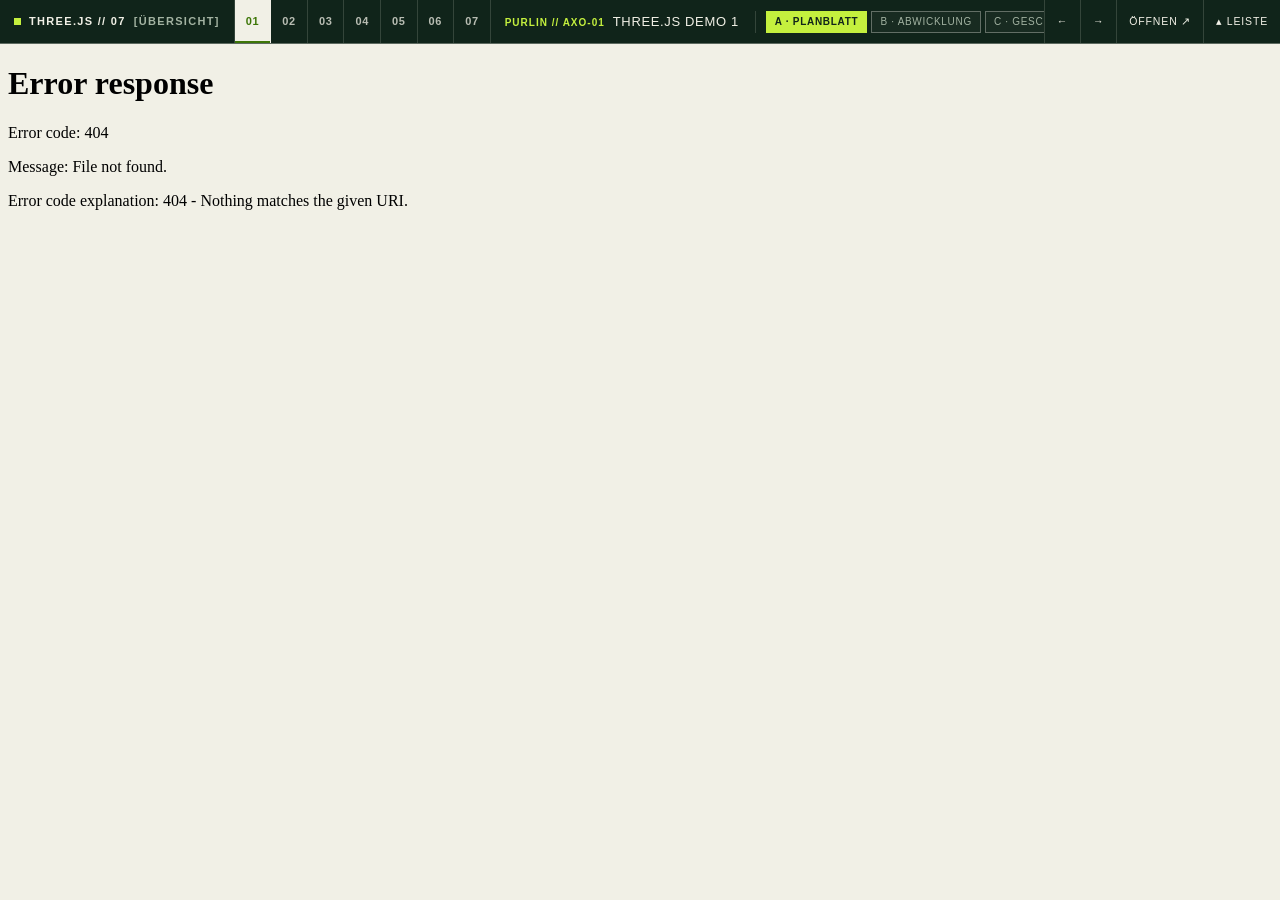
==== index.html @ 6394cd6b "Übersicht in Markenfarben, Demo 4 ist Projekt Steininger - Waldgrün, Limette und Papier statt Schwar" ====
<!doctype html>
<html lang="de">
<head>
<meta charset="utf-8">
<meta name="viewport" content="width=device-width, initial-scale=1">
<title>three.js Demos</title>
<meta name="description" content="three.js Demos: sieben Wege, eine flache Architekturzeichnung in ein 3D-Scroll-Erlebnis zu verwandeln, in reinem three.js.">
<link rel="preload" href="fonts/BBHBogle-Regular.ttf" as="font" type="font/ttf" crossorigin>
<link rel="preload" href="fonts/Arimo-VariableFont_wght.ttf" as="font" type="font/ttf" crossorigin>
<style>
  /* Brand: forest green, lime and paper; BBH Bogle for headlines, Arimo for everything that is read */
  @font-face { font-family: 'BBH Bogle'; src: url('fonts/BBHBogle-Regular.ttf') format('truetype'); font-weight: 400; font-style: normal; font-display: swap; }
  @font-face { font-family: 'Arimo'; src: url('fonts/Arimo-VariableFont_wght.ttf') format('truetype'); font-weight: 400 700; font-style: normal; font-display: swap; }
  :root {
    --bg: #0b1a12;
    --panel: #10241a;
    --card: #142d20;
    --paper: #f1f0e6;
    --ink: #f1f0e6;
    --mute: #a3b3a2;
    --soft: #d3dacb;
    --line: rgba(241, 240, 230, 0.16);
    --line-strong: rgba(241, 240, 230, 0.34);
    --accent: #c4f03e;      /* lime: the accent on dark */
    --accent-ink: #10241a;  /* text on lime */
    --leaf: #3d7607;        /* the accent on paper */
    --display: 'BBH Bogle', 'Arimo', 'Arial Black', sans-serif;
    --sans: 'Arimo', 'Helvetica Neue', Arial, sans-serif;
    --mono: 'Arimo', 'Helvetica Neue', Arial, sans-serif;
    --bar-h: 44px;
  }

  * { box-sizing: border-box; }
  html, body {
    margin: 0;
    width: 100%;
    height: 100%;
    overflow: hidden;
    background: var(--bg);
    color: var(--ink);
    font-family: var(--sans);
    -webkit-font-smoothing: antialiased;
    font-synthesis: none;
  }

  /* ── TOP CAD SWITCHER BAR ── */
  #master-bar {
    position: fixed;
    top: 0;
    left: 0;
    right: 0;
    height: var(--bar-h);
    background: var(--panel);
    border-bottom: 1px solid var(--line-strong);
    display: flex;
    align-items: center;
    z-index: 1000;
    user-select: none;
    transition: transform 0.22s cubic-bezier(0.22, 1, 0.36, 1);
  }

  body.bar-collapsed #master-bar {
    transform: translateY(-100%);
  }

  .brand-cell {
    display: flex;
    align-items: center;
    gap: 8px;
    height: 100%;
    padding: 0 14px;
    border-right: 1px solid var(--line);
    font: 600 11px/1 var(--mono);
    letter-spacing: 0.12em;
    text-transform: uppercase;
    white-space: nowrap;
    cursor: pointer;
    color: var(--ink);
    background: transparent;
    border-top: 0;
    border-bottom: 0;
    border-left: 0;
  }
  .brand-cell:hover {
    background: rgba(255, 255, 255, 0.05);
  }
  .brand-cell .dot {
    width: 7px;
    height: 7px;
    background: var(--accent);
    display: inline-block;
  }

  /* 01..07 Number Strip */
  .num-strip {
    display: flex;
    align-items: stretch;
    height: 100%;
    border-right: 1px solid var(--line);
    overflow-x: auto;
    scrollbar-width: none;
  }
  .num-strip::-webkit-scrollbar { display: none; }

  .demo-btn {
    appearance: none;
    border: 0;
    border-right: 1px solid var(--line);
    background: transparent;
    color: var(--mute);
    padding: 0 11px;
    height: 100%;
    display: inline-flex;
    align-items: center;
    gap: 6px;
    font: 500 11px/1 var(--mono);
    font-variant-numeric: tabular-nums;
    letter-spacing: 0.06em;
    cursor: pointer;
    white-space: nowrap;
    transition: background 0.12s, color 0.12s;
    position: relative;
  }
  .demo-btn:last-child { border-right: 0; }
  .demo-btn .n {
    font-weight: 600;
    color: var(--ink);
    opacity: 0.75;
  }
  .demo-btn .lbl {
    font-family: var(--sans);
    font-weight: 600;
    font-size: 11.5px;
    letter-spacing: 0.01em;
    display: none;
  }
  @media (min-width: 1440px) {
    .demo-btn .lbl { display: inline; }
  }
  .demo-btn:hover {
    background: rgba(255, 255, 255, 0.06);
    color: var(--ink);
  }
  .demo-btn.active {
    background: var(--paper);
    color: var(--accent-ink);
  }
  .demo-btn.active .n {
    color: var(--leaf);
    opacity: 1;
  }
  .demo-btn.active::after {
    content: '';
    position: absolute;
    left: 0;
    right: 0;
    bottom: 0;
    height: 2.5px;
    background: var(--leaf);
  }

  /* Active Demo Title + Sub-variants */
  .active-meta {
    display: flex;
    align-items: center;
    gap: 10px;
    padding: 0 14px;
    height: 100%;
    min-width: 0;
    flex: 1;
    overflow-x: auto;
    scrollbar-width: none;
  }
  .active-meta::-webkit-scrollbar { display: none; }

  .active-title {
    display: flex;
    align-items: baseline;
    gap: 8px;
    white-space: nowrap;
  }
  .active-title .code {
    font: 600 10px/1 var(--mono);
    color: var(--accent);
    letter-spacing: 0.1em;
  }
  .active-title .name {
    font: 400 13px/1 var(--display);
    letter-spacing: 0.05em;
    text-transform: uppercase;
  }

  .variant-group {
    display: inline-flex;
    align-items: center;
    gap: 4px;
    margin-left: 6px;
    padding-left: 10px;
    border-left: 1px solid var(--line);
  }
  .var-pill {
    appearance: none;
    border: 1px solid var(--line-strong);
    background: rgba(255, 255, 255, 0.03);
    color: var(--mute);
    font: 500 10px/1 var(--mono);
    letter-spacing: 0.07em;
    text-transform: uppercase;
    padding: 5px 8px;
    cursor: pointer;
    white-space: nowrap;
    transition: all 0.12s;
  }
  .var-pill:hover {
    color: var(--ink);
    border-color: var(--ink);
  }
  .var-pill.active {
    background: var(--accent);
    border-color: var(--accent);
    color: var(--accent-ink);
    font-weight: 700;
  }

  /* Right Controls */
  .bar-actions {
    display: flex;
    align-items: stretch;
    height: 100%;
    margin-left: auto;
    border-left: 1px solid var(--line);
  }
  .act-btn {
    appearance: none;
    border: 0;
    border-right: 1px solid var(--line);
    background: transparent;
    color: var(--ink);
    padding: 0 12px;
    font: 500 10.5px/1 var(--mono);
    letter-spacing: 0.08em;
    text-transform: uppercase;
    cursor: pointer;
    display: inline-flex;
    align-items: center;
    gap: 6px;
    white-space: nowrap;
    text-decoration: none;
  }
  .act-btn:last-child { border-right: 0; }
  .act-btn:hover {
    background: rgba(255, 255, 255, 0.08);
  }
  .act-btn.on {
    background: var(--accent);
    color: var(--accent-ink);
    font-weight: 700;
  }

  /* Floating tab when bar is hidden */
  #show-bar-tab {
    position: fixed;
    top: 0;
    left: 50%;
    transform: translate(-50%, -100%);
    z-index: 1001;
    background: var(--panel);
    color: var(--ink);
    border: 1px solid var(--line-strong);
    border-top: 0;
    padding: 5px 12px;
    font: 600 10px/1 var(--mono);
    letter-spacing: 0.12em;
    text-transform: uppercase;
    cursor: pointer;
    transition: transform 0.22s cubic-bezier(0.22, 1, 0.36, 1);
  }
  body.bar-collapsed #show-bar-tab {
    transform: translate(-50%, 0);
  }

  /* ── STAGE IFRAME ── */
  #stage-wrap {
    position: fixed;
    top: var(--bar-h);
    left: 0;
    right: 0;
    bottom: 0;
    background: var(--paper);
    transition: top 0.22s cubic-bezier(0.22, 1, 0.36, 1);
  }
  body.bar-collapsed #stage-wrap {
    top: 0;
  }

  #stage {
    width: 100%;
    height: 100%;
    border: 0;
    display: block;
    background: var(--paper);
  }

  /* ── ALL-07 SHEET DRAWER / MATRIX OVERLAY ── */
  #matrix-drawer {
    position: fixed;
    top: var(--bar-h);
    left: 0;
    right: 0;
    bottom: 0;
    background: rgba(11, 26, 18, 0.96);
    backdrop-filter: blur(10px);
    z-index: 950;
    overflow-y: auto;
    padding: 28px 32px 48px;
    display: none;
  }
  #matrix-drawer.open {
    display: block;
  }

  .matrix-head {
    max-width: 1360px;
    margin: 0 auto 20px;
    display: flex;
    justify-content: space-between;
    align-items: flex-end;
    border-bottom: 1px solid var(--line-strong);
    padding-bottom: 14px;
  }
  .matrix-head h2 {
    margin: 0;
    font: 400 24px/1.1 var(--display);
    letter-spacing: 0.03em;
    text-transform: uppercase;
  }
  .matrix-head p {
    margin: 6px 0 0;
    font: 400 12px/1.4 var(--mono);
    color: var(--mute);
  }

  .matrix-grid {
    max-width: 1360px;
    margin: 0 auto;
    display: grid;
    grid-template-columns: repeat(auto-fill, minmax(310px, 1fr));
    gap: 14px;
  }

  .sheet-card {
    background: var(--card);
    border: 1px solid var(--line-strong);
    padding: 16px;
    display: flex;
    flex-direction: column;
    gap: 10px;
    transition: border-color 0.14s, transform 0.14s;
    position: relative;
  }
  .sheet-card:hover {
    border-color: var(--ink);
  }
  .sheet-card.active {
    border-color: var(--accent);
    box-shadow: inset 0 0 0 1px var(--accent);
  }

  .sheet-card-top {
    display: flex;
    justify-content: space-between;
    align-items: baseline;
    font: 600 11px/1 var(--mono);
    color: var(--mute);
    letter-spacing: 0.1em;
  }
  .sheet-card-top .num {
    color: var(--accent);
    font-size: 12px;
  }

  .sheet-card h3 {
    margin: 0;
    font: 400 19px/1.15 var(--display);
    letter-spacing: 0.02em;
    text-transform: uppercase;
    color: var(--ink);
    cursor: pointer;
  }
  .sheet-card h3:hover {
    color: var(--accent);
  }

  .sheet-card p {
    margin: 0;
    font-size: 13px;
    line-height: 1.45;
    color: var(--soft);
    flex: 1;
  }

  .sheet-vars {
    display: flex;
    flex-wrap: wrap;
    gap: 5px;
    padding-top: 6px;
    border-top: 1px solid var(--line);
  }

  @media (max-width: 900px) {
    .active-meta { display: none; }
    #matrix-drawer { padding: 18px 16px 36px; }
  }
</style>
</head>
<body>

<header id="master-bar">
  <button class="brand-cell" id="toggle-matrix" title="Alle sieben Techniken zeigen">
    <span class="dot"></span>
    <span>THREE.JS // 07</span>
    <span style="color:var(--mute)">[ÜBERSICHT]</span>
  </button>

  <nav class="num-strip" id="num-strip" aria-label="Techniken 01 bis 07"></nav>

  <div class="active-meta">
    <div class="active-title">
      <span class="code" id="cur-code">PURLIN // AXO-01</span>
      <span class="name" id="cur-name">three.js Demo 1</span>
    </div>
    <div class="variant-group" id="cur-variants"></div>
  </div>

  <div class="bar-actions">
    <button class="act-btn" id="prev-btn" title="Vorherige Demo">←</button>
    <button class="act-btn" id="next-btn" title="Nächste Demo">→</button>
    <a class="act-btn" id="open-new" href="#" target="_blank" rel="noopener" title="Aktuelle Demo in einem eigenen Tab öffnen">ÖFFNEN ↗</a>
    <button class="act-btn" id="hide-bar-btn" title="Leiste einklappen für die Vollbildansicht">▴ LEISTE</button>
  </div>
</header>

<button id="show-bar-tab" title="Leiste anzeigen">▾ THREE.JS // 07</button>

<div id="matrix-drawer">
  <div class="matrix-head">
    <div>
      <h2>THREE.JS // SIEBEN TECHNIKEN [01 BIS 07]</h2>
      <p>Wählen Sie eine Technik oder eine ihrer Varianten. Jede läuft live in Ihrem Browser. Am besten auf einem Laptop.</p>
    </div>
    <div style="display:flex; gap:10px;">
      <button class="act-btn on" id="close-matrix" style="padding:8px 14px;">SCHLIESSEN ✕</button>
    </div>
  </div>
  <div class="matrix-grid" id="matrix-grid"></div>
</div>

<main id="stage-wrap">
  <iframe id="stage" title="Aktive 3D-Architekturdemo" allow="fullscreen"></iframe>
</main>

<script>
const DEMOS = [
  {
    "id": "01",
    "code": "PURLIN // AXO-01",
    "title": "three.js Demo 1",
    "short": "Explosionsaxo",
    "desc": "Eine Explosionsaxonometrie setzt sich Schicht für Schicht in Bauabfolge zusammen. Dann weitet sich das Objektiv auf Augenhöhe, und Sie gehen hinein.",
    "variants": [
      {
        "label": "A · Planblatt",
        "url": "../threejs-demo-1/index.html?dir=a"
      },
      {
        "label": "B · Abwicklung",
        "url": "../threejs-demo-1/index.html?dir=b"
      },
      {
        "label": "C · Geschossweise",
        "url": "../threejs-demo-1/index.html?dir=c"
      }
    ]
  },
  {
    "id": "02",
    "code": "COTA // SWP-02",
    "title": "three.js Demo 2",
    "short": "Schnitt-Scan",
    "desc": "Eine Schnittzeichnung öffnet sich in die Tiefe. Ein Scan macht aus Tusche Material und aus den gezeichneten Sonnenwinkeln echte Sonnenstrahlen. Dann gehen Sie durch den Schnitt hinein.",
    "variants": [
      {
        "label": "Demo",
        "url": "../threejs-demo-2/index.html"
      }
    ]
  },
  {
    "id": "03",
    "code": "POCHÉ // SEC-03",
    "title": "three.js Demo 3",
    "short": "Offener Schnitt",
    "desc": "Ein flacher Schnitt zeichnet sich selbst. Dann öffnet sich das Objektiv, während der Schnitt seine Größe behält, und die Kamera besucht jede Ebene vom Schnitt aus.",
    "variants": [
      {
        "label": "A · Objektiv öffnen",
        "url": "../threejs-demo-3/index.html?dir=a"
      },
      {
        "label": "C · Die Treppe hinab",
        "url": "../threejs-demo-3/index.html?dir=c"
      }
    ]
  },
  {
    "id": "04",
    "code": "PROJEKT STEININGER // A-901",
    "title": "three.js Demo 4",
    "short": "Bau-Zeitraffer",
    "desc": "Sechs Zeichnungen von Projekt Steininger, Phase für Phase. Tauchen Sie in die erste ein, sehen Sie die Baustelle aus Scanlinien entstehen und gehen Sie durch drei Geschosse, die sich Woche für Woche einrichten, bis zur Übergabe am Pool.",
    "variants": [
      {
        "label": "Demo",
        "url": "../threejs-demo-4/index.html"
      }
    ]
  },
  {
    "id": "05",
    "code": "PURLIN // CPM-05",
    "title": "three.js Demo 5",
    "short": "Bauzeitenplan",
    "desc": "Scrollen Sie durch den Bauzeitenplan, und das Haus baut sich Balken für Balken selbst, samt Kran. Dann öffnet sich die Haustür, und Sie gehen hinein.",
    "variants": [
      {
        "label": "A · Bauzeitenplan",
        "url": "../threejs-demo-5/index.html?dir=a"
      },
      {
        "label": "B · Plan 1:1",
        "url": "../threejs-demo-5/index.html?dir=b"
      },
      {
        "label": "C · Baustellenkamera",
        "url": "../threejs-demo-5/index.html?dir=c"
      }
    ]
  },
  {
    "id": "06",
    "code": "ATELIER 1:100 // MDL-06",
    "title": "three.js Demo 6",
    "short": "Kartonmodell",
    "desc": "Ein weißes Kartonmodell nachts auf dem Schreibtisch. Tauchen Sie hinab zur Maßstabsfigur, und der Karton wird zum echten Haus, mit der Schreibtischlampe als Sonne.",
    "variants": [
      {
        "label": "Demo",
        "url": "../threejs-demo-6/index.html"
      }
    ]
  },
  {
    "id": "07",
    "code": "ALBION ROW // ELV-07",
    "title": "three.js Demo 7",
    "short": "Sonnige Ansicht",
    "desc": "Eine Vorderansicht, deren Schraffur der echte Schatten ist. Ein Scan verwandelt sie in Backstein, die Sonne wandert, die Tür öffnet sich, und Sie gehen hinein.",
    "variants": [
      {
        "label": "A · Eine Tür",
        "url": "../threejs-demo-7/a-one-door/index.html"
      },
      {
        "label": "B · Die Reihe",
        "url": "../threejs-demo-7/b-the-row/index.html"
      },
      {
        "label": "C · Die Fassade",
        "url": "../threejs-demo-7/c-the-face/index.html"
      }
    ]
  }
];

const numStrip = document.getElementById('num-strip');
const curCode = document.getElementById('cur-code');
const curName = document.getElementById('cur-name');
const curVariants = document.getElementById('cur-variants');
const openNew = document.getElementById('open-new');
const stage = document.getElementById('stage');
const matrixDrawer = document.getElementById('matrix-drawer');
const matrixGrid = document.getElementById('matrix-grid');
const toggleMatrixBtn = document.getElementById('toggle-matrix');

let activeIdx = 0;
let activeVarIdx = 0;
let loadToken = 0;

// Build top strip buttons
DEMOS.forEach((d, idx) => {
  const btn = document.createElement('button');
  btn.className = 'demo-btn';
  btn.dataset.idx = idx;
  btn.title = `${d.id} · ${d.title}`;
  btn.innerHTML = `<span class="n">${d.id}</span><span class="lbl">${d.short}</span>`;
  btn.addEventListener('click', () => selectDemo(idx, 0));
  numStrip.appendChild(btn);
});

// Build matrix grid cards
DEMOS.forEach((d, idx) => {
  const card = document.createElement('div');
  card.className = 'sheet-card';
  card.dataset.idx = idx;

  const top = document.createElement('div');
  top.className = 'sheet-card-top';
  top.innerHTML = `<span class="num">BLATT ${d.id}</span><span>${d.code}</span>`;

  const h3 = document.createElement('h3');
  h3.textContent = `${d.id} · ${d.title}`;
  h3.addEventListener('click', () => {
    selectDemo(idx, 0);
    setMatrixOpen(false);
  });

  const p = document.createElement('p');
  p.textContent = d.desc;

  const vars = document.createElement('div');
  vars.className = 'sheet-vars';
  d.variants.forEach((v, vIdx) => {
    const vp = document.createElement('button');
    vp.className = 'var-pill';
    vp.dataset.idx = idx;
    vp.dataset.vidx = vIdx;
    vp.textContent = v.label;
    vp.addEventListener('click', () => {
      selectDemo(idx, vIdx);
      setMatrixOpen(false);
    });
    vars.appendChild(vp);
  });

  card.append(top, h3, p, vars);
  matrixGrid.appendChild(card);
});

function setMatrixOpen(open) {
  matrixDrawer.classList.toggle('open', open);
  toggleMatrixBtn.classList.toggle('on', open);
}

toggleMatrixBtn.addEventListener('click', () => {
  setMatrixOpen(!matrixDrawer.classList.contains('open'));
});
document.getElementById('close-matrix').addEventListener('click', () => setMatrixOpen(false));

function selectDemo(idx, vIdx = 0, pushHash = true) {
  activeIdx = (idx + DEMOS.length) % DEMOS.length;
  const demo = DEMOS[activeIdx];
  activeVarIdx = Math.max(0, Math.min(vIdx, demo.variants.length - 1));
  const variant = demo.variants[activeVarIdx];
  const encodedUrl = encodeURI(variant.url);

  // Update top buttons
  document.querySelectorAll('.demo-btn').forEach((b, i) => {
    b.classList.toggle('active', i === activeIdx);
  });

  // Update active title + variant pills
  curCode.textContent = demo.code;
  curName.textContent = demo.title;
  curVariants.innerHTML = '';
  demo.variants.forEach((v, i) => {
    const pill = document.createElement('button');
    pill.className = 'var-pill' + (i === activeVarIdx ? ' active' : '');
    pill.textContent = v.label;
    pill.addEventListener('click', () => selectDemo(activeIdx, i));
    curVariants.appendChild(pill);
  });

  // Update matrix cards
  document.querySelectorAll('.sheet-card').forEach((c, i) => {
    c.classList.toggle('active', i === activeIdx);
  });
  document.querySelectorAll('.sheet-vars .var-pill').forEach(p => {
    const match = Number(p.dataset.idx) === activeIdx && Number(p.dataset.vidx) === activeVarIdx;
    p.classList.toggle('active', match);
  });

  openNew.href = encodedUrl;

  if (pushHash) {
    const hash = activeVarIdx > 0 ? `#${demo.id}:${activeVarIdx}` : `#${demo.id}`;
    history.replaceState(null, '', hash);
  }

  // Release previous WebGL context cleanly before loading next Three.js scene
  const token = ++loadToken;
  stage.src = 'about:blank';
  setTimeout(() => {
    if (token !== loadToken) return;
    stage.src = encodedUrl;
  }, 30);
}

stage.addEventListener('load', () => {
  try { stage.contentWindow.focus(); } catch {}
});

document.getElementById('prev-btn').addEventListener('click', () => selectDemo(activeIdx - 1, 0));
document.getElementById('next-btn').addEventListener('click', () => selectDemo(activeIdx + 1, 0));

document.getElementById('hide-bar-btn').addEventListener('click', () => {
  document.body.classList.add('bar-collapsed');
});
document.getElementById('show-bar-tab').addEventListener('click', () => {
  document.body.classList.remove('bar-collapsed');
});

function parseHash() {
  const raw = location.hash.replace(/^#/, '').trim();
  if (!raw) return { idx: 0, vIdx: 0 };
  const [idPart, vPart] = raw.split(':');
  const foundIdx = DEMOS.findIndex(d => d.id === idPart.padStart(2, '0'));
  return {
    idx: foundIdx >= 0 ? foundIdx : 0,
    vIdx: vPart ? parseInt(vPart, 10) || 0 : 0
  };
}

window.addEventListener('hashchange', () => {
  const { idx, vIdx } = parseHash();
  selectDemo(idx, vIdx, false);
});

// Initialize on 01 (or URL hash if present)
const init = location.hash ? parseHash() : { idx: 0, vIdx: 0 };
selectDemo(init.idx, init.vIdx, false);
</script>
</body>
</html>
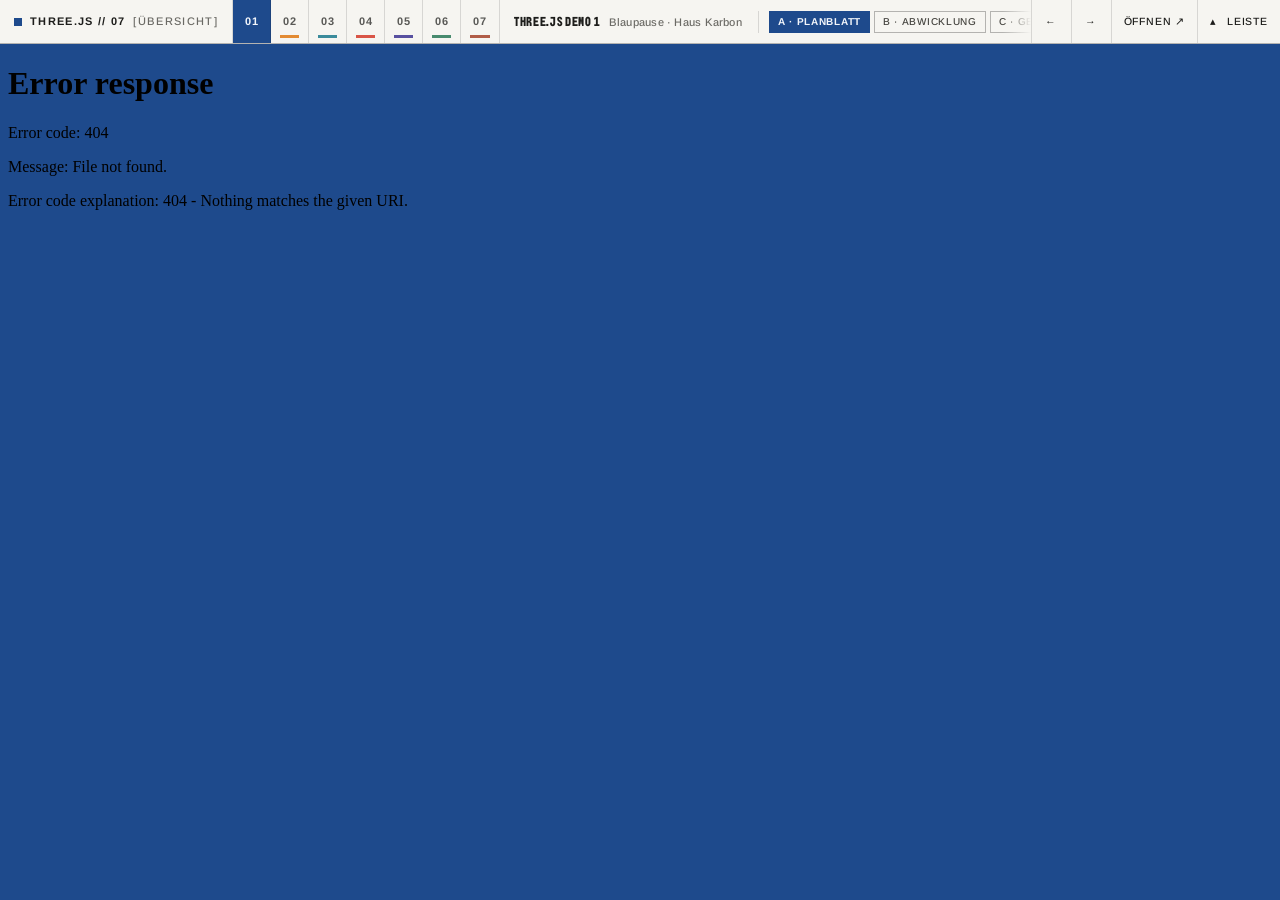
==== commit 3918179b: "Übersicht als Planschrank, Schau mit Deckblatt im Medium der nächsten Demo Neue Farbwelt: Die Übersi" ====
--- a/index.html
+++ b/index.html
@@ -5,25 +5,28 @@
 <meta name="viewport" content="width=device-width, initial-scale=1">
 <title>three.js Demos</title>
 <meta name="description" content="three.js Demos: sieben Wege, eine flache Architekturzeichnung in ein 3D-Scroll-Erlebnis zu verwandeln, in reinem three.js.">
-<link rel="preload" href="fonts/BBHBogle-Regular.ttf" as="font" type="font/ttf" crossorigin>
-<link rel="preload" href="fonts/Arimo-VariableFont_wght.ttf" as="font" type="font/ttf" crossorigin>
+<meta name="theme-color" content="#f6f5f1">
+<link rel="preload" href="fonts/BBHBogle-Regular.woff2" as="font" type="font/woff2" crossorigin>
+<link rel="preload" href="fonts/Arimo-VariableFont_wght.woff2" as="font" type="font/woff2" crossorigin>
 <style>
-  /* Brand: forest green, lime and paper; BBH Bogle for headlines, Arimo for everything that is read */
-  @font-face { font-family: 'BBH Bogle'; src: url('fonts/BBHBogle-Regular.ttf') format('truetype'); font-weight: 400; font-style: normal; font-display: swap; }
-  @font-face { font-family: 'Arimo'; src: url('fonts/Arimo-VariableFont_wght.ttf') format('truetype'); font-weight: 400 700; font-style: normal; font-display: swap; }
+  /* The plan chest: neutral paper and graphite. The one colour on the page is the identity colour of the demo
+     that is running (--accent), so the frame never competes with the seven drawing media inside it. */
+  @font-face { font-family: 'BBH Bogle'; src: url('fonts/BBHBogle-Regular.woff2') format('woff2'); font-weight: 400; font-style: normal; font-display: swap; }
+  @font-face { font-family: 'Arimo'; src: url('fonts/Arimo-VariableFont_wght.woff2') format('woff2'); font-weight: 400 700; font-style: normal; font-display: swap; }
   :root {
-    --bg: #0b1a12;
-    --panel: #10241a;
-    --card: #142d20;
-    --paper: #f1f0e6;
-    --ink: #f1f0e6;
-    --mute: #a3b3a2;
-    --soft: #d3dacb;
-    --line: rgba(241, 240, 230, 0.16);
-    --line-strong: rgba(241, 240, 230, 0.34);
-    --accent: #c4f03e;      /* lime: the accent on dark */
-    --accent-ink: #10241a;  /* text on lime */
-    --leaf: #3d7607;        /* the accent on paper */
+    --bg: #eceae4;
+    --panel: #f6f5f1;
+    --card: #fbfaf7;
+    --ink: #1d1d1b;
+    --mute: #6b6a65;
+    --soft: #45443f;
+    --line: rgba(29, 29, 27, 0.14);
+    --line-strong: rgba(29, 29, 27, 0.3);
+    --hover: rgba(29, 29, 27, 0.06);
+    --accent: #1e4a8c;      /* identity colour of the running demo, set from DEMOS */
+    --accent-on: #f3f6fb;   /* text on the identity colour */
+    --accent-ink: #1e4a8c;  /* the identity colour, dark enough for small text on paper */
+    --sheet: #1e4a8c;       /* the sheet of the running demo: shown behind the stage while it loads */
     --display: 'BBH Bogle', 'Arimo', 'Arial Black', sans-serif;
     --sans: 'Arimo', 'Helvetica Neue', Arial, sans-serif;
     --mono: 'Arimo', 'Helvetica Neue', Arial, sans-serif;
@@ -42,8 +45,10 @@
     -webkit-font-smoothing: antialiased;
     font-synthesis: none;
   }
-
-  /* ── TOP CAD SWITCHER BAR ── */
+  button { -webkit-tap-highlight-color: transparent; }
+  :focus-visible { outline: 2px solid var(--accent-ink); outline-offset: -2px; }
+
+  /* ── TOP BAR: the title block of the chest ── */
   #master-bar {
     position: fixed;
     top: 0;
@@ -65,37 +70,39 @@
 
   .brand-cell {
     display: flex;
+    flex: none;
     align-items: center;
     gap: 8px;
     height: 100%;
     padding: 0 14px;
+    border: 0;
     border-right: 1px solid var(--line);
-    font: 600 11px/1 var(--mono);
+    font: 700 11px/1 var(--mono);
     letter-spacing: 0.12em;
     text-transform: uppercase;
     white-space: nowrap;
     cursor: pointer;
     color: var(--ink);
     background: transparent;
-    border-top: 0;
-    border-bottom: 0;
-    border-left: 0;
-  }
-  .brand-cell:hover {
-    background: rgba(255, 255, 255, 0.05);
-  }
+  }
+  .brand-cell:hover { background: var(--hover); }
+  .brand-cell.on { background: var(--ink); color: var(--panel); }
+  .brand-cell.on .tag { color: rgba(246, 245, 241, 0.6); }
   .brand-cell .dot {
-    width: 7px;
-    height: 7px;
+    width: 8px;
+    height: 8px;
     background: var(--accent);
     display: inline-block;
-  }
-
-  /* 01..07 Number Strip */
+    transition: background 0.3s;
+  }
+  .brand-cell .tag { color: var(--mute); font-weight: 500; }
+
+  /* 01..07 number strip */
   .num-strip {
     display: flex;
     align-items: stretch;
     height: 100%;
+    min-width: 0;
     border-right: 1px solid var(--line);
     overflow-x: auto;
     scrollbar-width: none;
@@ -104,14 +111,17 @@
 
   .demo-btn {
     appearance: none;
+    flex: none;
     border: 0;
     border-right: 1px solid var(--line);
     background: transparent;
     color: var(--mute);
     padding: 0 11px;
+    min-width: 38px;
     height: 100%;
     display: inline-flex;
     align-items: center;
+    justify-content: center;
     gap: 6px;
     font: 500 11px/1 var(--mono);
     font-variant-numeric: tabular-nums;
@@ -122,11 +132,7 @@
     position: relative;
   }
   .demo-btn:last-child { border-right: 0; }
-  .demo-btn .n {
-    font-weight: 600;
-    color: var(--ink);
-    opacity: 0.75;
-  }
+  .demo-btn .n { font-weight: 700; color: var(--ink); opacity: 0.72; }
   .demo-btn .lbl {
     font-family: var(--sans);
     font-weight: 600;
@@ -137,29 +143,24 @@
   @media (min-width: 1440px) {
     .demo-btn .lbl { display: inline; }
   }
-  .demo-btn:hover {
-    background: rgba(255, 255, 255, 0.06);
-    color: var(--ink);
-  }
-  .demo-btn.active {
-    background: var(--paper);
-    color: var(--accent-ink);
-  }
-  .demo-btn.active .n {
-    color: var(--leaf);
-    opacity: 1;
-  }
-  .demo-btn.active::after {
+  /* the little colour tick under every number is the sheet of that demo */
+  .demo-btn::after {
     content: '';
     position: absolute;
-    left: 0;
-    right: 0;
-    bottom: 0;
-    height: 2.5px;
-    background: var(--leaf);
-  }
-
-  /* Active Demo Title + Sub-variants */
+    left: 9px;
+    right: 9px;
+    bottom: 5px;
+    height: 3px;
+    background: var(--c);
+    opacity: 0.85;
+    transition: left 0.15s, right 0.15s, bottom 0.15s, height 0.15s;
+  }
+  .demo-btn:hover { background: var(--hover); color: var(--ink); }
+  .demo-btn.active { background: var(--c); color: var(--c-on); }
+  .demo-btn.active .n { color: var(--c-on); opacity: 1; }
+  .demo-btn.active::after { opacity: 0; }
+
+  /* Active demo title + its variants */
   .active-meta {
     display: flex;
     align-items: center;
@@ -168,10 +169,10 @@
     height: 100%;
     min-width: 0;
     flex: 1;
-    overflow-x: auto;
-    scrollbar-width: none;
-  }
-  .active-meta::-webkit-scrollbar { display: none; }
+    overflow: hidden;
+    -webkit-mask-image: linear-gradient(90deg, #000 calc(100% - 28px), transparent);
+    mask-image: linear-gradient(90deg, #000 calc(100% - 28px), transparent);
+  }
 
   .active-title {
     display: flex;
@@ -180,8 +181,8 @@
     white-space: nowrap;
   }
   .active-title .code {
-    font: 600 10px/1 var(--mono);
-    color: var(--accent);
+    font: 700 10px/1 var(--mono);
+    color: var(--accent-ink);
     letter-spacing: 0.1em;
   }
   .active-title .name {
@@ -189,6 +190,15 @@
     letter-spacing: 0.05em;
     text-transform: uppercase;
   }
+  .active-title .medium {
+    font: 500 11px/1 var(--sans);
+    color: var(--mute);
+    letter-spacing: 0.02em;
+  }
+  /* room in the bar: the drawing code only on very wide screens, the medium gives way to the tab labels */
+  .active-title .code { display: none; }
+  @media (min-width: 1440px) and (max-width: 1759px) { .active-title .medium { display: none; } }
+  @media (min-width: 1760px) { .active-title .code { display: inline; } }
 
   .variant-group {
     display: inline-flex;
@@ -201,30 +211,28 @@
   .var-pill {
     appearance: none;
     border: 1px solid var(--line-strong);
-    background: rgba(255, 255, 255, 0.03);
-    color: var(--mute);
+    background: transparent;
+    color: var(--soft);
     font: 500 10px/1 var(--mono);
     letter-spacing: 0.07em;
     text-transform: uppercase;
     padding: 5px 8px;
     cursor: pointer;
     white-space: nowrap;
-    transition: all 0.12s;
-  }
-  .var-pill:hover {
-    color: var(--ink);
-    border-color: var(--ink);
-  }
+    transition: color 0.12s, border-color 0.12s, background 0.12s;
+  }
+  .var-pill:hover { color: var(--ink); border-color: var(--ink); }
   .var-pill.active {
-    background: var(--accent);
-    border-color: var(--accent);
-    color: var(--accent-ink);
+    background: var(--c, var(--accent));
+    border-color: var(--c, var(--accent));
+    color: var(--c-on, var(--accent-on));
     font-weight: 700;
   }
 
-  /* Right Controls */
+  /* Right controls */
   .bar-actions {
     display: flex;
+    flex: none;
     align-items: stretch;
     height: 100%;
     margin-left: auto;
@@ -237,27 +245,23 @@
     background: transparent;
     color: var(--ink);
     padding: 0 12px;
+    min-width: 40px;
     font: 500 10.5px/1 var(--mono);
     letter-spacing: 0.08em;
     text-transform: uppercase;
     cursor: pointer;
     display: inline-flex;
     align-items: center;
+    justify-content: center;
     gap: 6px;
     white-space: nowrap;
     text-decoration: none;
   }
   .act-btn:last-child { border-right: 0; }
-  .act-btn:hover {
-    background: rgba(255, 255, 255, 0.08);
-  }
-  .act-btn.on {
-    background: var(--accent);
-    color: var(--accent-ink);
-    font-weight: 700;
-  }
-
-  /* Floating tab when bar is hidden */
+  .act-btn:hover { background: var(--hover); }
+  .act-btn.on { background: var(--ink); color: var(--panel); font-weight: 700; }
+
+  /* Floating tab when the bar is hidden */
   #show-bar-tab {
     position: fixed;
     top: 0;
@@ -268,8 +272,8 @@
     color: var(--ink);
     border: 1px solid var(--line-strong);
     border-top: 0;
-    padding: 5px 12px;
-    font: 600 10px/1 var(--mono);
+    padding: 6px 12px;
+    font: 700 10px/1 var(--mono);
     letter-spacing: 0.12em;
     text-transform: uppercase;
     cursor: pointer;
@@ -286,8 +290,8 @@
     left: 0;
     right: 0;
     bottom: 0;
-    background: var(--paper);
-    transition: top 0.22s cubic-bezier(0.22, 1, 0.36, 1);
+    background: var(--sheet);
+    transition: top 0.22s cubic-bezier(0.22, 1, 0.36, 1), background 0.3s;
   }
   body.bar-collapsed #stage-wrap {
     top: 0;
@@ -298,20 +302,20 @@
     height: 100%;
     border: 0;
     display: block;
-    background: var(--paper);
-  }
-
-  /* ── ALL-07 SHEET DRAWER / MATRIX OVERLAY ── */
+    background: transparent;
+  }
+
+  /* ── THE DRAWER: seven sheets, each with the colour card of its medium ── */
   #matrix-drawer {
     position: fixed;
     top: var(--bar-h);
     left: 0;
     right: 0;
     bottom: 0;
-    background: rgba(11, 26, 18, 0.96);
-    backdrop-filter: blur(10px);
+    background: var(--bg);
     z-index: 950;
     overflow-y: auto;
+    overscroll-behavior: contain;
     padding: 28px 32px 48px;
     display: none;
   }
@@ -323,6 +327,7 @@
     max-width: 1360px;
     margin: 0 auto 20px;
     display: flex;
+    gap: 16px;
     justify-content: space-between;
     align-items: flex-end;
     border-bottom: 1px solid var(--line-strong);
@@ -336,48 +341,76 @@
   }
   .matrix-head p {
     margin: 6px 0 0;
-    font: 400 12px/1.4 var(--mono);
-    color: var(--mute);
+    max-width: 68ch;
+    font: 400 13px/1.45 var(--sans);
+    color: var(--soft);
   }
 
   .matrix-grid {
     max-width: 1360px;
     margin: 0 auto;
     display: grid;
-    grid-template-columns: repeat(auto-fill, minmax(310px, 1fr));
+    grid-template-columns: repeat(auto-fill, minmax(300px, 1fr));
     gap: 14px;
   }
 
   .sheet-card {
     background: var(--card);
     border: 1px solid var(--line-strong);
-    padding: 16px;
     display: flex;
     flex-direction: column;
-    gap: 10px;
-    transition: border-color 0.14s, transform 0.14s;
+    transition: border-color 0.14s, box-shadow 0.14s;
     position: relative;
   }
-  .sheet-card:hover {
-    border-color: var(--ink);
-  }
-  .sheet-card.active {
-    border-color: var(--accent);
-    box-shadow: inset 0 0 0 1px var(--accent);
-  }
+  .sheet-card:hover { border-color: var(--ink); }
+  .sheet-card.active { border-color: var(--c); box-shadow: inset 0 0 0 1px var(--c); }
+
+  /* the colour card: the sheet, a few drawn lines in the medium's line colour, and its one accent */
+  .swatch {
+    appearance: none;
+    display: flex;
+    align-items: flex-end;
+    justify-content: space-between;
+    gap: 14px;
+    width: 100%;
+    min-height: 80px;
+    padding: 12px;
+    border: 0;
+    border-bottom: 1px solid var(--line-strong);
+    background: var(--sw-sheet);
+    color: var(--sw-line);
+    cursor: pointer;
+    text-align: left;
+  }
+  .swatch .txt { min-width: 0; }
+  .swatch .m { display: block; font: 700 10px/1.3 var(--mono); letter-spacing: 0.12em; text-transform: uppercase; }
+  .swatch .h { display: block; margin-top: 3px; font: 500 11.5px/1.2 var(--sans); opacity: 0.86; }
+  .swatch .plan {
+    flex: none;
+    align-self: flex-start;
+    position: relative;
+    width: 92px;
+    height: 34px;
+    border: 1.5px solid var(--sw-line);
+    border-left-width: 6px;
+    background:
+      linear-gradient(var(--sw-line), var(--sw-line)) 0 50% / 100% 1px no-repeat,
+      linear-gradient(var(--sw-line), var(--sw-line)) 78% 0 / 1px 100% no-repeat;
+  }
+  .swatch .plan::after { content: ''; position: absolute; top: -1.5px; bottom: -1.5px; left: 46px; width: 13px; background: var(--sw-accent); }
+
+  .sheet-body { padding: 14px 16px 16px; display: flex; flex-direction: column; gap: 10px; flex: 1; }
 
   .sheet-card-top {
     display: flex;
     justify-content: space-between;
     align-items: baseline;
-    font: 600 11px/1 var(--mono);
+    gap: 10px;
+    font: 600 10.5px/1 var(--mono);
     color: var(--mute);
     letter-spacing: 0.1em;
   }
-  .sheet-card-top .num {
-    color: var(--accent);
-    font-size: 12px;
-  }
+  .sheet-card-top .num { color: var(--c-ink); font-size: 12px; font-weight: 700; }
 
   .sheet-card h3 {
     margin: 0;
@@ -387,14 +420,12 @@
     color: var(--ink);
     cursor: pointer;
   }
-  .sheet-card h3:hover {
-    color: var(--accent);
-  }
+  .sheet-card h3:hover { color: var(--c-ink); }
 
   .sheet-card p {
     margin: 0;
     font-size: 13px;
-    line-height: 1.45;
+    line-height: 1.5;
     color: var(--soft);
     flex: 1;
   }
@@ -403,13 +434,30 @@
     display: flex;
     flex-wrap: wrap;
     gap: 5px;
-    padding-top: 6px;
+    padding-top: 10px;
     border-top: 1px solid var(--line);
   }
+  .sheet-vars .var-pill { padding: 7px 9px; }
 
   @media (max-width: 900px) {
     .active-meta { display: none; }
     #matrix-drawer { padding: 18px 16px 36px; }
+  }
+  /* phone: number strip in the middle, everything else folds into the drawer */
+  @media (max-width: 700px) {
+    .brand-cell { padding: 0 10px; gap: 7px; letter-spacing: 0.08em; }
+    .brand-cell .tag { display: none; }
+    .num-strip { flex: 1; }
+    .demo-btn { flex: 1 0 30px; min-width: 0; padding: 0 2px; }
+    .demo-btn::after { left: 5px; right: 5px; }
+    #prev-btn, #next-btn, #open-new { display: none; }
+    .act-btn .long { display: none; }
+    .matrix-head { flex-direction: column; align-items: flex-start; }
+    .matrix-head h2 { font-size: 20px; }
+    .matrix-grid { grid-template-columns: 1fr; }
+  }
+  @media (prefers-reduced-motion: reduce) {
+    #master-bar, #show-bar-tab, #stage-wrap, .demo-btn::after { transition: none; }
   }
 </style>
 </head>
@@ -419,7 +467,7 @@
   <button class="brand-cell" id="toggle-matrix" title="Alle sieben Techniken zeigen">
     <span class="dot"></span>
     <span>THREE.JS // 07</span>
-    <span style="color:var(--mute)">[ÜBERSICHT]</span>
+    <span class="tag">[ÜBERSICHT]</span>
   </button>
 
   <nav class="num-strip" id="num-strip" aria-label="Techniken 01 bis 07"></nav>
@@ -428,15 +476,16 @@
     <div class="active-title">
       <span class="code" id="cur-code">PURLIN // AXO-01</span>
       <span class="name" id="cur-name">three.js Demo 1</span>
+      <span class="medium" id="cur-medium"></span>
     </div>
     <div class="variant-group" id="cur-variants"></div>
   </div>
 
   <div class="bar-actions">
-    <button class="act-btn" id="prev-btn" title="Vorherige Demo">←</button>
-    <button class="act-btn" id="next-btn" title="Nächste Demo">→</button>
+    <button class="act-btn" id="prev-btn" title="Vorherige Demo" aria-label="Vorherige Demo">←</button>
+    <button class="act-btn" id="next-btn" title="Nächste Demo" aria-label="Nächste Demo">→</button>
     <a class="act-btn" id="open-new" href="#" target="_blank" rel="noopener" title="Aktuelle Demo in einem eigenen Tab öffnen">ÖFFNEN ↗</a>
-    <button class="act-btn" id="hide-bar-btn" title="Leiste einklappen für die Vollbildansicht">▴ LEISTE</button>
+    <button class="act-btn" id="hide-bar-btn" title="Leiste einklappen für die Vollbildansicht" aria-label="Leiste einklappen">▴<span class="long">&nbsp;LEISTE</span></button>
   </div>
 </header>
 
@@ -446,10 +495,10 @@
   <div class="matrix-head">
     <div>
       <h2>THREE.JS // SIEBEN TECHNIKEN [01 BIS 07]</h2>
-      <p>Wählen Sie eine Technik oder eine ihrer Varianten. Jede läuft live in Ihrem Browser. Am besten auf einem Laptop.</p>
+      <p>Sieben Häuser, sieben Zeichenmedien: Jede Technik ist in ihrem eigenen Planmedium gezeichnet, von der Blaupause bis zur Kreide auf Tonpapier. Wählen Sie eine Technik oder eine ihrer Varianten. Jede läuft live in Ihrem Browser.</p>
     </div>
     <div style="display:flex; gap:10px;">
-      <button class="act-btn on" id="close-matrix" style="padding:8px 14px;">SCHLIESSEN ✕</button>
+      <button class="act-btn on" id="close-matrix" style="padding:9px 14px;">SCHLIESSEN ✕</button>
     </div>
   </div>
   <div class="matrix-grid" id="matrix-grid"></div>
@@ -463,10 +512,14 @@
 const DEMOS = [
   {
     "id": "01",
+    "medium": "Blaupause",
+    "house": "Haus Karbon",
+    "sheet": "#1e4a8c", "line": "#f3f6fb", "mark": "#f4b63f",
+    "accent": "#1e4a8c", "on": "#f3f6fb", "ink": "#1e4a8c",
     "code": "PURLIN // AXO-01",
     "title": "three.js Demo 1",
     "short": "Explosionsaxo",
-    "desc": "Eine Explosionsaxonometrie setzt sich Schicht für Schicht in Bauabfolge zusammen. Dann weitet sich das Objektiv auf Augenhöhe, und Sie gehen hinein.",
+    "desc": "Eine Explosionsaxonometrie als Blaupause setzt sich Schicht für Schicht in Bauabfolge zusammen. Dann weitet sich das Objektiv auf Augenhöhe, und Sie gehen hinein.",
     "variants": [
       {
         "label": "A · Planblatt",
@@ -484,6 +537,10 @@
   },
   {
     "id": "02",
+    "medium": "Tusche auf Transparentpapier",
+    "house": "Haus Linie",
+    "sheet": "#e9e7e0", "line": "#1b1c1e", "mark": "#e07a12",
+    "accent": "#e07a12", "on": "#1b1c1e", "ink": "#a85400",
     "code": "COTA // SWP-02",
     "title": "three.js Demo 2",
     "short": "Schnitt-Scan",
@@ -497,6 +554,10 @@
   },
   {
     "id": "03",
+    "medium": "Aquarell auf Bütten",
+    "house": "Casa Dos, Deià",
+    "sheet": "#f3ebdb", "line": "#3b2f27", "mark": "#cf7d68",
+    "accent": "#1b7a8c", "on": "#f9f3e7", "ink": "#17667a",
     "code": "POCHÉ // SEC-03",
     "title": "three.js Demo 3",
     "short": "Offener Schnitt",
@@ -514,6 +575,10 @@
   },
   {
     "id": "04",
+    "medium": "Bauzeichnung nach Norm",
+    "house": "Projekt Steininger",
+    "sheet": "#f5f4ef", "line": "#17191c", "mark": "#d43a2a",
+    "accent": "#d43a2a", "on": "#fbfaf7", "ink": "#bf2f20",
     "code": "PROJEKT STEININGER // A-901",
     "title": "three.js Demo 4",
     "short": "Bau-Zeitraffer",
@@ -527,10 +592,14 @@
   },
   {
     "id": "05",
-    "code": "PURLIN // CPM-05",
+    "medium": "Lichtpause mit Textmarker",
+    "house": "Projekt Steininger",
+    "sheet": "#eeedea", "line": "#3d3492", "mark": "#ffd23c",
+    "accent": "#3d3492", "on": "#eeedea", "ink": "#3d3492",
+    "code": "PROJEKT STEININGER // A-905",
     "title": "three.js Demo 5",
     "short": "Bauzeitenplan",
-    "desc": "Scrollen Sie durch den Bauzeitenplan, und das Haus baut sich Balken für Balken selbst, samt Kran. Dann öffnet sich die Haustür, und Sie gehen hinein.",
+    "desc": "Der Bauzeitenplan von Projekt Steininger. Scrollen Sie durch 38 Wochen, und das Travertinhaus am Hang baut sich Balken für Balken selbst, samt Turmdrehkran. Dann öffnet sich die Tür zum Hof, und Sie gehen hinein bis an den Pool.",
     "variants": [
       {
         "label": "A · Bauzeitenplan",
@@ -548,10 +617,14 @@
   },
   {
     "id": "06",
+    "medium": "Kartonmodell auf der Schneidematte",
+    "house": "Haus Passepartout",
+    "sheet": "#2a7a57", "line": "#f5f2ea", "mark": "#f2a531",
+    "accent": "#2a7a57", "on": "#f5f2ea", "ink": "#20674a",
     "code": "ATELIER 1:100 // MDL-06",
     "title": "three.js Demo 6",
     "short": "Kartonmodell",
-    "desc": "Ein weißes Kartonmodell nachts auf dem Schreibtisch. Tauchen Sie hinab zur Maßstabsfigur, und der Karton wird zum echten Haus, mit der Schreibtischlampe als Sonne.",
+    "desc": "Ein weißes Kartonmodell abends auf der Schneidematte. Tauchen Sie hinab zur Maßstabsfigur, und der Karton wird zum echten Haus, mit der Schreibtischlampe als Sonne.",
     "variants": [
       {
         "label": "Demo",
@@ -561,10 +634,14 @@
   },
   {
     "id": "07",
+    "medium": "Trois crayons auf Tonpapier",
+    "house": "No. 7 Kreidegasse",
+    "sheet": "#dfd2ba", "line": "#2a2522", "mark": "#a5432b",
+    "accent": "#a5432b", "on": "#fcf9f2", "ink": "#8f3620",
     "code": "ALBION ROW // ELV-07",
     "title": "three.js Demo 7",
     "short": "Sonnige Ansicht",
-    "desc": "Eine Vorderansicht, deren Schraffur der echte Schatten ist. Ein Scan verwandelt sie in Backstein, die Sonne wandert, die Tür öffnet sich, und Sie gehen hinein.",
+    "desc": "Eine Vorderansicht in Kreide auf Tonpapier, deren Schraffur der echte Schatten ist. Ein Scan verwandelt sie in Backstein, die Sonne wandert, die Tür öffnet sich, und Sie gehen hinein.",
     "variants": [
       {
         "label": "A · Eine Tür",
@@ -585,7 +662,11 @@
 const numStrip = document.getElementById('num-strip');
 const curCode = document.getElementById('cur-code');
 const curName = document.getElementById('cur-name');
+const curMedium = document.getElementById('cur-medium');
 const curVariants = document.getElementById('cur-variants');
+const themeMeta = document.querySelector('meta[name="theme-color"]');
+// every button and card carries the colours of its own demo
+const tint = (el, d) => { el.style.setProperty('--c', d.accent); el.style.setProperty('--c-on', d.on); el.style.setProperty('--c-ink', d.ink); };
 const openNew = document.getElementById('open-new');
 const stage = document.getElementById('stage');
 const matrixDrawer = document.getElementById('matrix-drawer');
@@ -601,7 +682,9 @@
   const btn = document.createElement('button');
   btn.className = 'demo-btn';
   btn.dataset.idx = idx;
-  btn.title = `${d.id} · ${d.title}`;
+  btn.title = `${d.id} · ${d.title} · ${d.medium}`;
+  btn.setAttribute('aria-label', `Demo ${Number(d.id)}: ${d.short}, ${d.medium}`);
+  tint(btn, d);
   btn.innerHTML = `<span class="n">${d.id}</span><span class="lbl">${d.short}</span>`;
   btn.addEventListener('click', () => selectDemo(idx, 0));
   numStrip.appendChild(btn);
@@ -612,6 +695,23 @@
   const card = document.createElement('div');
   card.className = 'sheet-card';
   card.dataset.idx = idx;
+  tint(card, d);
+
+  // the colour card of the medium: sheet, line and the one accent
+  const sw = document.createElement('button');
+  sw.className = 'swatch';
+  sw.type = 'button';
+  sw.title = `${d.title} öffnen`;
+  sw.style.setProperty('--sw-sheet', d.sheet);
+  sw.style.setProperty('--sw-line', d.line);
+  sw.style.setProperty('--sw-accent', d.mark);
+  sw.innerHTML = '<span class="txt"><span class="m"></span><span class="h"></span></span><span class="plan" aria-hidden="true"></span>';
+  sw.querySelector('.m').textContent = d.medium;
+  sw.querySelector('.h').textContent = d.house;
+  sw.addEventListener('click', () => { selectDemo(idx, 0); setMatrixOpen(false); });
+
+  const body = document.createElement('div');
+  body.className = 'sheet-body';
 
   const top = document.createElement('div');
   top.className = 'sheet-card-top';
@@ -642,14 +742,17 @@
     vars.appendChild(vp);
   });
 
-  card.append(top, h3, p, vars);
+  body.append(top, h3, p, vars);
+  card.append(sw, body);
   matrixGrid.appendChild(card);
 });
 
 function setMatrixOpen(open) {
   matrixDrawer.classList.toggle('open', open);
   toggleMatrixBtn.classList.toggle('on', open);
+  toggleMatrixBtn.setAttribute('aria-expanded', String(open));
 }
+addEventListener('keydown', (e) => { if (e.key === 'Escape' && matrixDrawer.classList.contains('open')) setMatrixOpen(false); });
 
 toggleMatrixBtn.addEventListener('click', () => {
   setMatrixOpen(!matrixDrawer.classList.contains('open'));
@@ -657,15 +760,36 @@
 document.getElementById('close-matrix').addEventListener('click', () => setMatrixOpen(false));
 
 function selectDemo(idx, vIdx = 0, pushHash = true) {
+  const encodedUrl = markActive(idx, vIdx, pushHash);
+  // Release previous WebGL context cleanly before loading next Three.js scene
+  const token = ++loadToken;
+  stage.src = 'about:blank';
+  setTimeout(() => {
+    if (token !== loadToken) return;
+    stage.src = encodedUrl;
+  }, 30);
+}
+
+// the bar, the drawer and the hash for one demo and variant, without reloading the stage
+function markActive(idx, vIdx = 0, pushHash = true) {
   activeIdx = (idx + DEMOS.length) % DEMOS.length;
   const demo = DEMOS[activeIdx];
   activeVarIdx = Math.max(0, Math.min(vIdx, demo.variants.length - 1));
   const variant = demo.variants[activeVarIdx];
   const encodedUrl = encodeURI(variant.url);
 
+  // the frame takes the identity colour of the running demo, the stage waits in the colour of its sheet
+  const R = document.documentElement.style;
+  R.setProperty('--accent', demo.accent);
+  R.setProperty('--accent-on', demo.on);
+  R.setProperty('--accent-ink', demo.ink);
+  R.setProperty('--sheet', demo.id === '06' ? '#323841' : demo.sheet);
+  curMedium.textContent = `${demo.medium} · ${demo.house}`;
+
   // Update top buttons
   document.querySelectorAll('.demo-btn').forEach((b, i) => {
     b.classList.toggle('active', i === activeIdx);
+    if (i === activeIdx) { b.setAttribute('aria-current', 'true'); b.scrollIntoView({ block: 'nearest', inline: 'nearest' }); } else b.removeAttribute('aria-current');
   });
 
   // Update active title + variant pills
@@ -695,18 +819,26 @@
     const hash = activeVarIdx > 0 ? `#${demo.id}:${activeVarIdx}` : `#${demo.id}`;
     history.replaceState(null, '', hash);
   }
-
-  // Release previous WebGL context cleanly before loading next Three.js scene
-  const token = ++loadToken;
-  stage.src = 'about:blank';
-  setTimeout(() => {
-    if (token !== loadToken) return;
-    stage.src = encodedUrl;
-  }, 30);
+  return encodedUrl;
 }
 
+// the demos hand over to each other by themselves (one continuous show): the bar follows along
+function followStage() {
+  try {
+    const L = stage.contentWindow.location;
+    if (!/threejs-demo-\d/.test(L.pathname)) return;
+    const path = L.pathname.replace(/index\.html$/, ''), dir = new URLSearchParams(L.search).get('dir');
+    let hit = null;
+    DEMOS.forEach((d, i) => d.variants.forEach((v, j) => {
+      const u = new URL(v.url, location.href), vd = u.searchParams.get('dir');
+      if (u.pathname.replace(/index\.html$/, '') === path && (!vd || !dir || vd === dir) && !hit) hit = [i, j];
+    }));
+    if (hit && (hit[0] !== activeIdx || hit[1] !== activeVarIdx)) markActive(hit[0], hit[1]);
+  } catch {}
+}
 stage.addEventListener('load', () => {
   try { stage.contentWindow.focus(); } catch {}
+  followStage();
 });
 
 document.getElementById('prev-btn').addEventListener('click', () => selectDemo(activeIdx - 1, 0));
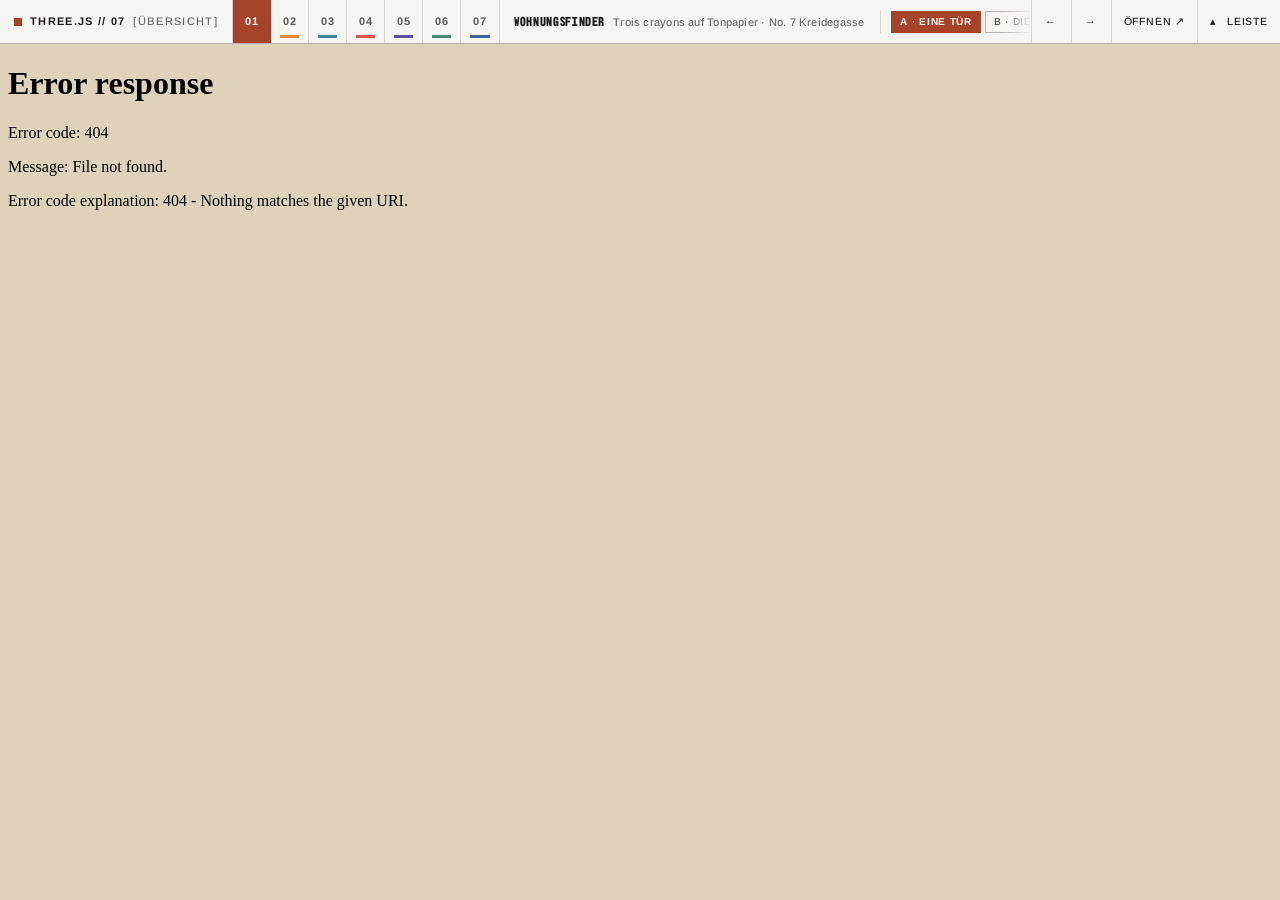
==== commit ca917bcf: "Wohnungsfinder ist jetzt Nummer 1, die Blaupause Nummer 7 Die bisherige Demo 7 (No. 7 Kreidegasse) h" ====
--- a/index.html
+++ b/index.html
@@ -474,8 +474,8 @@
 
   <div class="active-meta">
     <div class="active-title">
-      <span class="code" id="cur-code">PURLIN // AXO-01</span>
-      <span class="name" id="cur-name">three.js Demo 1</span>
+      <span class="code" id="cur-code">KREIDEGASSE // ELV-01</span>
+      <span class="name" id="cur-name">Wohnungsfinder</span>
       <span class="medium" id="cur-medium"></span>
     </div>
     <div class="variant-group" id="cur-variants"></div>
@@ -512,26 +512,26 @@
 const DEMOS = [
   {
     "id": "01",
-    "medium": "Blaupause",
-    "house": "Haus Karbon",
-    "sheet": "#1e4a8c", "line": "#f3f6fb", "mark": "#f4b63f",
-    "accent": "#1e4a8c", "on": "#f3f6fb", "ink": "#1e4a8c",
-    "code": "PURLIN // AXO-01",
-    "title": "three.js Demo 1",
-    "short": "Explosionsaxo",
-    "desc": "Eine Explosionsaxonometrie als Blaupause setzt sich Schicht für Schicht in Bauabfolge zusammen. Dann weitet sich das Objektiv auf Augenhöhe, und Sie gehen hinein.",
+    "medium": "Trois crayons auf Tonpapier",
+    "house": "No. 7 Kreidegasse",
+    "sheet": "#dfd2ba", "line": "#2a2522", "mark": "#a5432b",
+    "accent": "#a5432b", "on": "#fcf9f2", "ink": "#8f3620",
+    "code": "KREIDEGASSE // ELV-01",
+    "title": "Wohnungsfinder",
+    "short": "Wohnungsfinder",
+    "desc": "Eine Vorderansicht in Kreide auf Tonpapier, deren Schraffur der echte Schatten ist. Ein Scan verwandelt sie in Backstein, die Sonne wandert, die Tür öffnet sich, und Sie gehen hinein.",
     "variants": [
       {
-        "label": "A · Planblatt",
-        "url": "../threejs-demo-1/index.html?dir=a"
+        "label": "A · Eine Tür",
+        "url": "../threejs-demo-7/a-one-door/index.html"
       },
       {
-        "label": "B · Abwicklung",
-        "url": "../threejs-demo-1/index.html?dir=b"
+        "label": "B · Die Reihe",
+        "url": "../threejs-demo-7/b-the-row/index.html"
       },
       {
-        "label": "C · Geschossweise",
-        "url": "../threejs-demo-1/index.html?dir=c"
+        "label": "C · Die Fassade",
+        "url": "../threejs-demo-7/c-the-face/index.html"
       }
     ]
   },
@@ -634,26 +634,26 @@
   },
   {
     "id": "07",
-    "medium": "Trois crayons auf Tonpapier",
-    "house": "No. 7 Kreidegasse",
-    "sheet": "#dfd2ba", "line": "#2a2522", "mark": "#a5432b",
-    "accent": "#a5432b", "on": "#fcf9f2", "ink": "#8f3620",
-    "code": "ALBION ROW // ELV-07",
+    "medium": "Blaupause",
+    "house": "Haus Karbon",
+    "sheet": "#1e4a8c", "line": "#f3f6fb", "mark": "#f4b63f",
+    "accent": "#1e4a8c", "on": "#f3f6fb", "ink": "#1e4a8c",
+    "code": "PURLIN // AXO-07",
     "title": "three.js Demo 7",
-    "short": "Sonnige Ansicht",
-    "desc": "Eine Vorderansicht in Kreide auf Tonpapier, deren Schraffur der echte Schatten ist. Ein Scan verwandelt sie in Backstein, die Sonne wandert, die Tür öffnet sich, und Sie gehen hinein.",
+    "short": "Explosionsaxo",
+    "desc": "Eine Explosionsaxonometrie als Blaupause setzt sich Schicht für Schicht in Bauabfolge zusammen. Dann weitet sich das Objektiv auf Augenhöhe, und Sie gehen hinein.",
     "variants": [
       {
-        "label": "A · Eine Tür",
-        "url": "../threejs-demo-7/a-one-door/index.html"
+        "label": "A · Planblatt",
+        "url": "../threejs-demo-1/index.html?dir=a"
       },
       {
-        "label": "B · Die Reihe",
-        "url": "../threejs-demo-7/b-the-row/index.html"
+        "label": "B · Abwicklung",
+        "url": "../threejs-demo-1/index.html?dir=b"
       },
       {
-        "label": "C · Die Fassade",
-        "url": "../threejs-demo-7/c-the-face/index.html"
+        "label": "C · Geschossweise",
+        "url": "../threejs-demo-1/index.html?dir=c"
       }
     ]
   }
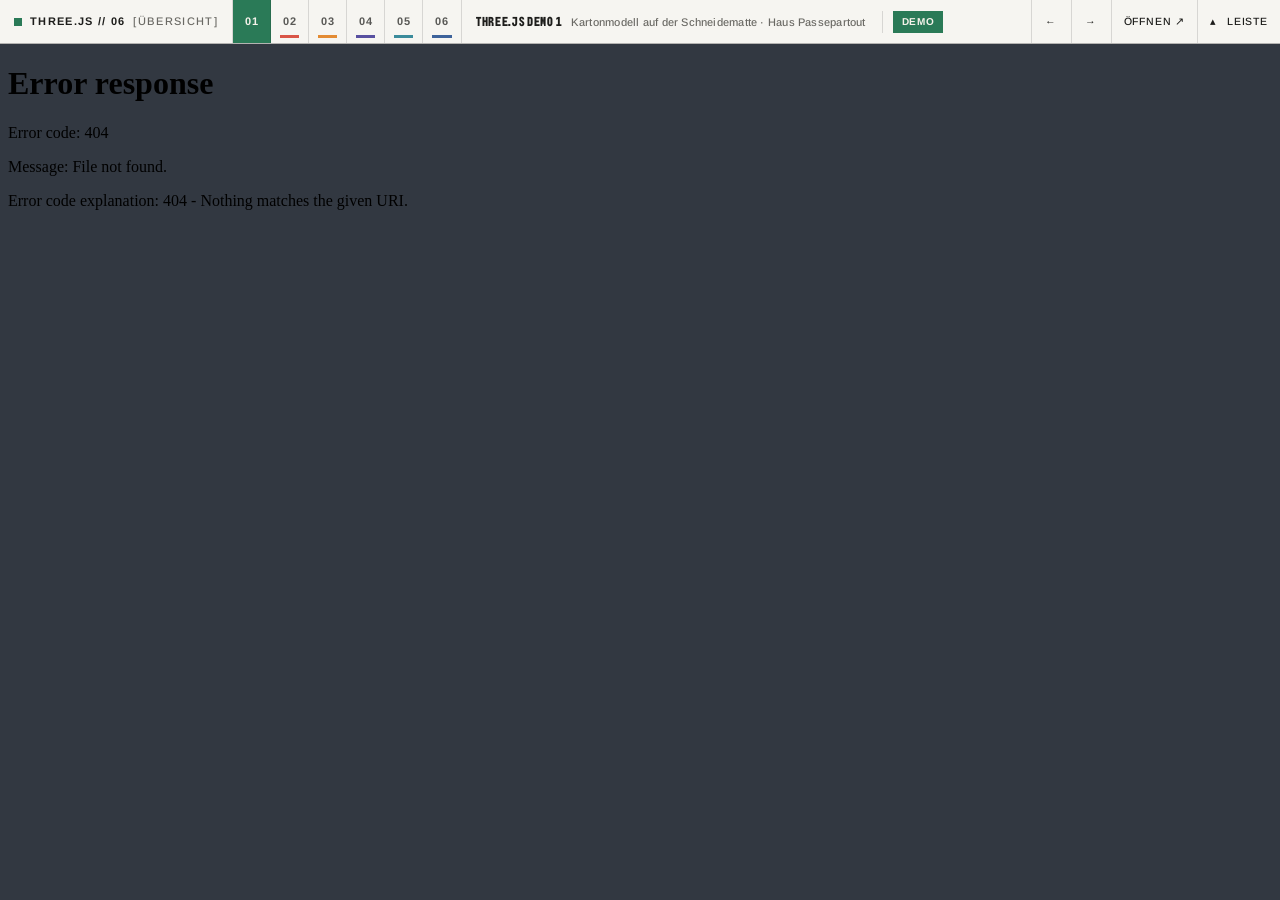
==== commit 3ef6476d: "Übersicht und Schau: sechs Demos in neuer Reihenfolge, ohne Wohnungsfinder Neue Reihenfolge: 01 Kart" ====
--- a/index.html
+++ b/index.html
@@ -4,13 +4,13 @@
 <meta charset="utf-8">
 <meta name="viewport" content="width=device-width, initial-scale=1">
 <title>three.js Demos</title>
-<meta name="description" content="three.js Demos: sieben Wege, eine flache Architekturzeichnung in ein 3D-Scroll-Erlebnis zu verwandeln, in reinem three.js.">
+<meta name="description" content="three.js Demos: sechs Wege, eine flache Architekturzeichnung in ein 3D-Scroll-Erlebnis zu verwandeln, in reinem three.js.">
 <meta name="theme-color" content="#f6f5f1">
 <link rel="preload" href="fonts/BBHBogle-Regular.woff2" as="font" type="font/woff2" crossorigin>
 <link rel="preload" href="fonts/Arimo-VariableFont_wght.woff2" as="font" type="font/woff2" crossorigin>
 <style>
   /* The plan chest: neutral paper and graphite. The one colour on the page is the identity colour of the demo
-     that is running (--accent), so the frame never competes with the seven drawing media inside it. */
+     that is running (--accent), so the frame never competes with the six drawing media inside it. */
   @font-face { font-family: 'BBH Bogle'; src: url('fonts/BBHBogle-Regular.woff2') format('woff2'); font-weight: 400; font-style: normal; font-display: swap; }
   @font-face { font-family: 'Arimo'; src: url('fonts/Arimo-VariableFont_wght.woff2') format('woff2'); font-weight: 400 700; font-style: normal; font-display: swap; }
   :root {
@@ -23,10 +23,10 @@
     --line: rgba(29, 29, 27, 0.14);
     --line-strong: rgba(29, 29, 27, 0.3);
     --hover: rgba(29, 29, 27, 0.06);
-    --accent: #1e4a8c;      /* identity colour of the running demo, set from DEMOS */
-    --accent-on: #f3f6fb;   /* text on the identity colour */
-    --accent-ink: #1e4a8c;  /* the identity colour, dark enough for small text on paper */
-    --sheet: #1e4a8c;       /* the sheet of the running demo: shown behind the stage while it loads */
+    --accent: #2a7a57;      /* identity colour of the running demo, set from DEMOS */
+    --accent-on: #f5f2ea;   /* text on the identity colour */
+    --accent-ink: #20674a;  /* the identity colour, dark enough for small text on paper */
+    --sheet: #323841;       /* the sheet of the running demo: shown behind the stage while it loads */
     --display: 'BBH Bogle', 'Arimo', 'Arial Black', sans-serif;
     --sans: 'Arimo', 'Helvetica Neue', Arial, sans-serif;
     --mono: 'Arimo', 'Helvetica Neue', Arial, sans-serif;
@@ -97,7 +97,7 @@
   }
   .brand-cell .tag { color: var(--mute); font-weight: 500; }
 
-  /* 01..07 number strip */
+  /* 01..06 number strip */
   .num-strip {
     display: flex;
     align-items: stretch;
@@ -305,7 +305,7 @@
     background: transparent;
   }
 
-  /* ── THE DRAWER: seven sheets, each with the colour card of its medium ── */
+  /* ── THE DRAWER: six sheets, each with the colour card of its medium ── */
   #matrix-drawer {
     position: fixed;
     top: var(--bar-h);
@@ -464,18 +464,18 @@
 <body>
 
 <header id="master-bar">
-  <button class="brand-cell" id="toggle-matrix" title="Alle sieben Techniken zeigen">
+  <button class="brand-cell" id="toggle-matrix" title="Alle sechs Techniken zeigen">
     <span class="dot"></span>
-    <span>THREE.JS // 07</span>
+    <span>THREE.JS // 06</span>
     <span class="tag">[ÜBERSICHT]</span>
   </button>
 
-  <nav class="num-strip" id="num-strip" aria-label="Techniken 01 bis 07"></nav>
+  <nav class="num-strip" id="num-strip" aria-label="Techniken 01 bis 06"></nav>
 
   <div class="active-meta">
     <div class="active-title">
-      <span class="code" id="cur-code">KREIDEGASSE // ELV-01</span>
-      <span class="name" id="cur-name">Wohnungsfinder</span>
+      <span class="code" id="cur-code">ATELIER 1:100 // MDL-01</span>
+      <span class="name" id="cur-name">three.js Demo 1</span>
       <span class="medium" id="cur-medium"></span>
     </div>
     <div class="variant-group" id="cur-variants"></div>
@@ -489,13 +489,13 @@
   </div>
 </header>
 
-<button id="show-bar-tab" title="Leiste anzeigen">▾ THREE.JS // 07</button>
+<button id="show-bar-tab" title="Leiste anzeigen">▾ THREE.JS // 06</button>
 
 <div id="matrix-drawer">
   <div class="matrix-head">
     <div>
-      <h2>THREE.JS // SIEBEN TECHNIKEN [01 BIS 07]</h2>
-      <p>Sieben Häuser, sieben Zeichenmedien: Jede Technik ist in ihrem eigenen Planmedium gezeichnet, von der Blaupause bis zur Kreide auf Tonpapier. Wählen Sie eine Technik oder eine ihrer Varianten. Jede läuft live in Ihrem Browser.</p>
+      <h2>THREE.JS // SECHS TECHNIKEN [01 BIS 06]</h2>
+      <p>Sechs Techniken, sechs Zeichenmedien: Jede Technik ist in ihrem eigenen Planmedium gezeichnet, vom Kartonmodell auf der Schneidematte bis zur Blaupause. Wählen Sie eine Technik oder eine ihrer Varianten. Jede läuft live in Ihrem Browser.</p>
     </div>
     <div style="display:flex; gap:10px;">
       <button class="act-btn on" id="close-matrix" style="padding:9px 14px;">SCHLIESSEN ✕</button>
@@ -512,37 +512,47 @@
 const DEMOS = [
   {
     "id": "01",
-    "medium": "Trois crayons auf Tonpapier",
-    "house": "No. 7 Kreidegasse",
-    "sheet": "#dfd2ba", "line": "#2a2522", "mark": "#a5432b",
-    "accent": "#a5432b", "on": "#fcf9f2", "ink": "#8f3620",
-    "code": "KREIDEGASSE // ELV-01",
-    "title": "Wohnungsfinder",
-    "short": "Wohnungsfinder",
-    "desc": "Eine Vorderansicht in Kreide auf Tonpapier, deren Schraffur der echte Schatten ist. Ein Scan verwandelt sie in Backstein, die Sonne wandert, die Tür öffnet sich, und Sie gehen hinein.",
+    "medium": "Kartonmodell auf der Schneidematte",
+    "house": "Haus Passepartout",
+    "sheet": "#2a7a57", "line": "#f5f2ea", "mark": "#f2a531",
+    "accent": "#2a7a57", "on": "#f5f2ea", "ink": "#20674a",
+    "stage": "#323841",
+    "code": "ATELIER 1:100 // MDL-01",
+    "title": "three.js Demo 1",
+    "short": "Kartonmodell",
+    "desc": "Ein weißes Kartonmodell abends auf der Schneidematte. Tauchen Sie hinab zur Maßstabsfigur, und der Karton wird zum echten Haus, mit der Schreibtischlampe als Sonne.",
     "variants": [
       {
-        "label": "A · Eine Tür",
-        "url": "../threejs-demo-7/a-one-door/index.html"
-      },
-      {
-        "label": "B · Die Reihe",
-        "url": "../threejs-demo-7/b-the-row/index.html"
-      },
-      {
-        "label": "C · Die Fassade",
-        "url": "../threejs-demo-7/c-the-face/index.html"
+        "label": "Demo",
+        "url": "../threejs-demo-6/index.html"
       }
     ]
   },
   {
     "id": "02",
+    "medium": "Bauzeichnung nach Norm",
+    "house": "Projekt Steininger",
+    "sheet": "#f5f4ef", "line": "#17191c", "mark": "#d43a2a",
+    "accent": "#d43a2a", "on": "#fbfaf7", "ink": "#bf2f20",
+    "code": "PROJEKT STEININGER // A-901",
+    "title": "three.js Demo 2",
+    "short": "Bauzeitraffer",
+    "desc": "Sechs Zeichnungen von Projekt Steininger, Phase für Phase. Tauchen Sie in die erste ein, sehen Sie die Baustelle aus Scanlinien entstehen und gehen Sie durch drei Geschosse, die sich Woche für Woche einrichten, bis zur Übergabe am Pool.",
+    "variants": [
+      {
+        "label": "Demo",
+        "url": "../threejs-demo-4/index.html"
+      }
+    ]
+  },
+  {
+    "id": "03",
     "medium": "Tusche auf Transparentpapier",
     "house": "Haus Linie",
     "sheet": "#e9e7e0", "line": "#1b1c1e", "mark": "#e07a12",
     "accent": "#e07a12", "on": "#1b1c1e", "ink": "#a85400",
-    "code": "COTA // SWP-02",
-    "title": "three.js Demo 2",
+    "code": "COTA // SWP-03",
+    "title": "three.js Demo 3",
     "short": "Schnitt-Scan",
     "desc": "Eine Schnittzeichnung öffnet sich in die Tiefe. Ein Scan macht aus Tusche Material und aus den gezeichneten Sonnenwinkeln echte Sonnenstrahlen. Dann gehen Sie durch den Schnitt hinein.",
     "variants": [
@@ -553,13 +563,38 @@
     ]
   },
   {
-    "id": "03",
+    "id": "04",
+    "medium": "Lichtpause mit Textmarker",
+    "house": "Projekt Steininger",
+    "sheet": "#eeedea", "line": "#3d3492", "mark": "#ffd23c",
+    "accent": "#3d3492", "on": "#eeedea", "ink": "#3d3492",
+    "code": "PROJEKT STEININGER // A-905",
+    "title": "three.js Demo 4",
+    "short": "Bauzeitenplan",
+    "desc": "Der Bauzeitenplan von Projekt Steininger. Scrollen Sie durch 38 Wochen, und das Travertinhaus am Hang baut sich Balken für Balken selbst, samt Turmdrehkran. Dann öffnet sich die Tür zum Hof, und Sie gehen hinein bis an den Pool.",
+    "variants": [
+      {
+        "label": "A · Bauzeitenplan",
+        "url": "../threejs-demo-5/index.html?dir=a"
+      },
+      {
+        "label": "B · Plan 1:1",
+        "url": "../threejs-demo-5/index.html?dir=b"
+      },
+      {
+        "label": "C · Baustellenkamera",
+        "url": "../threejs-demo-5/index.html?dir=c"
+      }
+    ]
+  },
+  {
+    "id": "05",
     "medium": "Aquarell auf Bütten",
     "house": "Casa Dos, Deià",
     "sheet": "#f3ebdb", "line": "#3b2f27", "mark": "#cf7d68",
     "accent": "#1b7a8c", "on": "#f9f3e7", "ink": "#17667a",
-    "code": "POCHÉ // SEC-03",
-    "title": "three.js Demo 3",
+    "code": "POCHÉ // SEC-05",
+    "title": "three.js Demo 5",
     "short": "Offener Schnitt",
     "desc": "Ein flacher Schnitt zeichnet sich selbst. Dann öffnet sich das Objektiv, während der Schnitt seine Größe behält, und die Kamera besucht jede Ebene vom Schnitt aus.",
     "variants": [
@@ -574,72 +609,13 @@
     ]
   },
   {
-    "id": "04",
-    "medium": "Bauzeichnung nach Norm",
-    "house": "Projekt Steininger",
-    "sheet": "#f5f4ef", "line": "#17191c", "mark": "#d43a2a",
-    "accent": "#d43a2a", "on": "#fbfaf7", "ink": "#bf2f20",
-    "code": "PROJEKT STEININGER // A-901",
-    "title": "three.js Demo 4",
-    "short": "Bau-Zeitraffer",
-    "desc": "Sechs Zeichnungen von Projekt Steininger, Phase für Phase. Tauchen Sie in die erste ein, sehen Sie die Baustelle aus Scanlinien entstehen und gehen Sie durch drei Geschosse, die sich Woche für Woche einrichten, bis zur Übergabe am Pool.",
-    "variants": [
-      {
-        "label": "Demo",
-        "url": "../threejs-demo-4/index.html"
-      }
-    ]
-  },
-  {
-    "id": "05",
-    "medium": "Lichtpause mit Textmarker",
-    "house": "Projekt Steininger",
-    "sheet": "#eeedea", "line": "#3d3492", "mark": "#ffd23c",
-    "accent": "#3d3492", "on": "#eeedea", "ink": "#3d3492",
-    "code": "PROJEKT STEININGER // A-905",
-    "title": "three.js Demo 5",
-    "short": "Bauzeitenplan",
-    "desc": "Der Bauzeitenplan von Projekt Steininger. Scrollen Sie durch 38 Wochen, und das Travertinhaus am Hang baut sich Balken für Balken selbst, samt Turmdrehkran. Dann öffnet sich die Tür zum Hof, und Sie gehen hinein bis an den Pool.",
-    "variants": [
-      {
-        "label": "A · Bauzeitenplan",
-        "url": "../threejs-demo-5/index.html?dir=a"
-      },
-      {
-        "label": "B · Plan 1:1",
-        "url": "../threejs-demo-5/index.html?dir=b"
-      },
-      {
-        "label": "C · Baustellenkamera",
-        "url": "../threejs-demo-5/index.html?dir=c"
-      }
-    ]
-  },
-  {
     "id": "06",
-    "medium": "Kartonmodell auf der Schneidematte",
-    "house": "Haus Passepartout",
-    "sheet": "#2a7a57", "line": "#f5f2ea", "mark": "#f2a531",
-    "accent": "#2a7a57", "on": "#f5f2ea", "ink": "#20674a",
-    "code": "ATELIER 1:100 // MDL-06",
-    "title": "three.js Demo 6",
-    "short": "Kartonmodell",
-    "desc": "Ein weißes Kartonmodell abends auf der Schneidematte. Tauchen Sie hinab zur Maßstabsfigur, und der Karton wird zum echten Haus, mit der Schreibtischlampe als Sonne.",
-    "variants": [
-      {
-        "label": "Demo",
-        "url": "../threejs-demo-6/index.html"
-      }
-    ]
-  },
-  {
-    "id": "07",
     "medium": "Blaupause",
     "house": "Haus Karbon",
     "sheet": "#1e4a8c", "line": "#f3f6fb", "mark": "#f4b63f",
     "accent": "#1e4a8c", "on": "#f3f6fb", "ink": "#1e4a8c",
-    "code": "PURLIN // AXO-07",
-    "title": "three.js Demo 7",
+    "code": "PURLIN // AXO-06",
+    "title": "three.js Demo 6",
     "short": "Explosionsaxo",
     "desc": "Eine Explosionsaxonometrie als Blaupause setzt sich Schicht für Schicht in Bauabfolge zusammen. Dann weitet sich das Objektiv auf Augenhöhe, und Sie gehen hinein.",
     "variants": [
@@ -783,7 +759,7 @@
   R.setProperty('--accent', demo.accent);
   R.setProperty('--accent-on', demo.on);
   R.setProperty('--accent-ink', demo.ink);
-  R.setProperty('--sheet', demo.id === '06' ? '#323841' : demo.sheet);
+  R.setProperty('--sheet', demo.stage || demo.sheet);   // the Kartonmodell waits in the dusk of its studio, not on the green mat
   curMedium.textContent = `${demo.medium} · ${demo.house}`;
 
   // Update top buttons
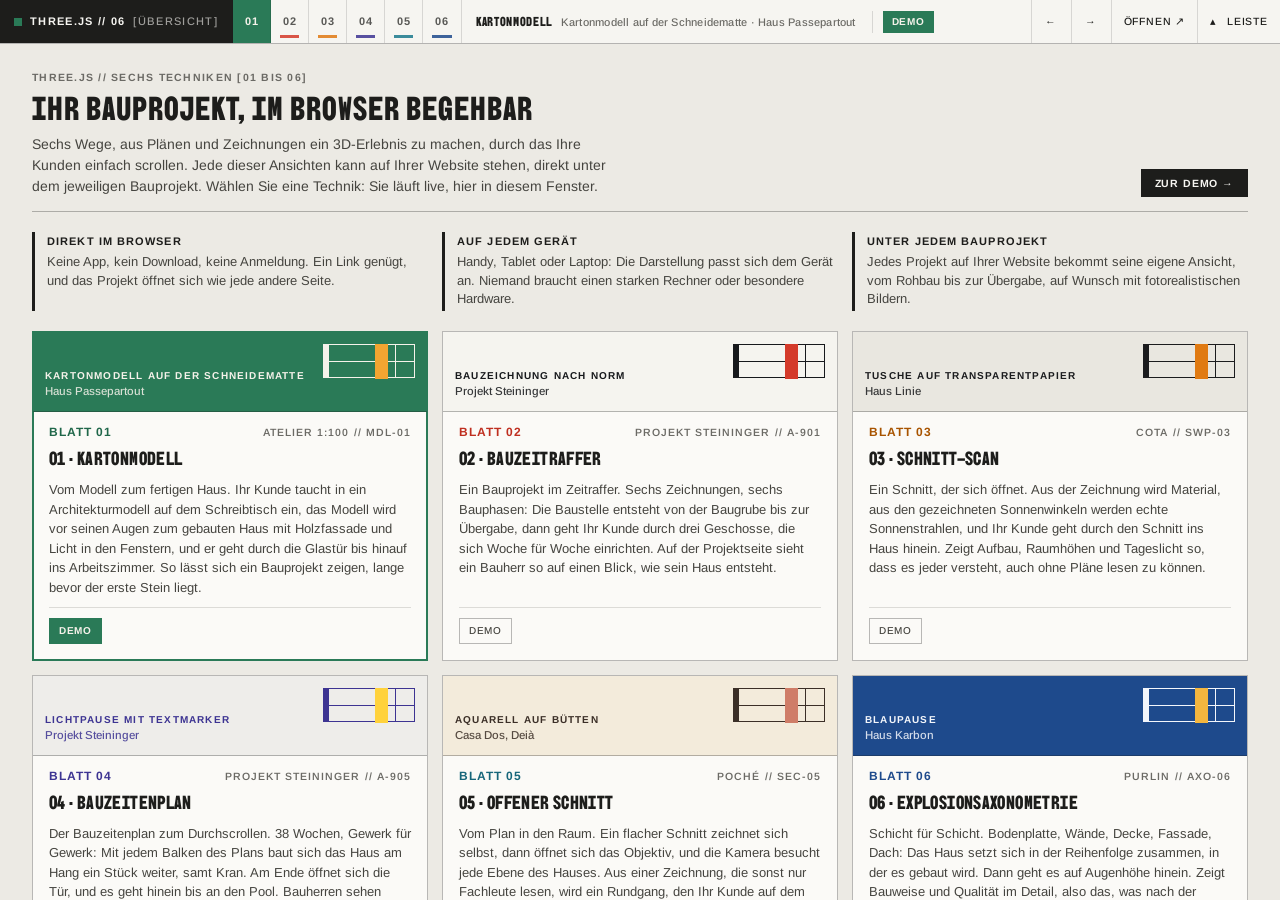
==== commit d07a1014: "Übersicht für die Vorführung: Startseite, neue Texte, Schalter Fotorealismus Die Schublade ist jetzt" ====
--- a/index.html
+++ b/index.html
@@ -3,8 +3,8 @@
 <head>
 <meta charset="utf-8">
 <meta name="viewport" content="width=device-width, initial-scale=1">
-<title>three.js Demos</title>
-<meta name="description" content="three.js Demos: sechs Wege, eine flache Architekturzeichnung in ein 3D-Scroll-Erlebnis zu verwandeln, in reinem three.js.">
+<title>three.js Demos · Ihr Bauprojekt im Browser</title>
+<meta name="description" content="three.js Demos: sechs Wege, ein Bauprojekt im Browser begehbar zu machen. Direkt auf Ihrer Website, unter jedem Projekt, auf jedem Gerät, ohne App und ohne Download.">
 <meta name="theme-color" content="#f6f5f1">
 <link rel="preload" href="fonts/BBHBogle-Regular.woff2" as="font" type="font/woff2" crossorigin>
 <link rel="preload" href="fonts/Arimo-VariableFont_wght.woff2" as="font" type="font/woff2" crossorigin>
@@ -335,22 +335,41 @@
   }
   .matrix-head h2 {
     margin: 0;
-    font: 400 24px/1.1 var(--display);
+    font: 400 clamp(22px, 2.6vw, 34px)/1.08 var(--display);
     letter-spacing: 0.03em;
     text-transform: uppercase;
   }
   .matrix-head p {
-    margin: 6px 0 0;
-    max-width: 68ch;
-    font: 400 13px/1.45 var(--sans);
+    margin: 8px 0 0;
+    max-width: 72ch;
+    font: 400 14px/1.5 var(--sans);
     color: var(--soft);
   }
+  .matrix-head .eyebrow {
+    margin: 0 0 8px;
+    font: 700 10.5px/1 var(--mono);
+    letter-spacing: 0.12em;
+    color: var(--mute);
+  }
+  /* what it means for a builder's website: three plain promises above the six sheets */
+  .pitch {
+    max-width: 1360px;
+    margin: 0 auto 20px;
+    padding: 0;
+    list-style: none;
+    display: grid;
+    grid-template-columns: repeat(3, 1fr);
+    gap: 14px;
+  }
+  .pitch li { border-left: 3px solid var(--ink); padding: 2px 0 2px 12px; }
+  .pitch b { display: block; font: 700 11px/1.3 var(--mono); letter-spacing: 0.1em; text-transform: uppercase; }
+  .pitch span { display: block; margin-top: 4px; font: 400 13px/1.45 var(--sans); color: var(--soft); }
 
   .matrix-grid {
     max-width: 1360px;
     margin: 0 auto;
     display: grid;
-    grid-template-columns: repeat(auto-fill, minmax(300px, 1fr));
+    grid-template-columns: repeat(auto-fill, minmax(360px, 1fr));
     gap: 14px;
   }
 
@@ -454,6 +473,7 @@
     .act-btn .long { display: none; }
     .matrix-head { flex-direction: column; align-items: flex-start; }
     .matrix-head h2 { font-size: 20px; }
+    .pitch { grid-template-columns: 1fr; gap: 10px; }
     .matrix-grid { grid-template-columns: 1fr; }
   }
   @media (prefers-reduced-motion: reduce) {
@@ -475,7 +495,7 @@
   <div class="active-meta">
     <div class="active-title">
       <span class="code" id="cur-code">ATELIER 1:100 // MDL-01</span>
-      <span class="name" id="cur-name">three.js Demo 1</span>
+      <span class="name" id="cur-name">Kartonmodell</span>
       <span class="medium" id="cur-medium"></span>
     </div>
     <div class="variant-group" id="cur-variants"></div>
@@ -494,13 +514,19 @@
 <div id="matrix-drawer">
   <div class="matrix-head">
     <div>
-      <h2>THREE.JS // SECHS TECHNIKEN [01 BIS 06]</h2>
-      <p>Sechs Techniken, sechs Zeichenmedien: Jede Technik ist in ihrem eigenen Planmedium gezeichnet, vom Kartonmodell auf der Schneidematte bis zur Blaupause. Wählen Sie eine Technik oder eine ihrer Varianten. Jede läuft live in Ihrem Browser.</p>
+      <p class="eyebrow">THREE.JS // SECHS TECHNIKEN [01 BIS 06]</p>
+      <h2>Ihr Bauprojekt, im Browser begehbar</h2>
+      <p>Sechs Wege, aus Plänen und Zeichnungen ein 3D-Erlebnis zu machen, durch das Ihre Kunden einfach scrollen. Jede dieser Ansichten kann auf Ihrer Website stehen, direkt unter dem jeweiligen Bauprojekt. Wählen Sie eine Technik: Sie läuft live, hier in diesem Fenster.</p>
     </div>
     <div style="display:flex; gap:10px;">
-      <button class="act-btn on" id="close-matrix" style="padding:9px 14px;">SCHLIESSEN ✕</button>
+      <button class="act-btn on" id="close-matrix" style="padding:9px 14px;">ZUR DEMO →</button>
     </div>
   </div>
+  <ul class="pitch">
+    <li><b>Direkt im Browser</b><span>Keine App, kein Download, keine Anmeldung. Ein Link genügt, und das Projekt öffnet sich wie jede andere Seite.</span></li>
+    <li><b>Auf jedem Gerät</b><span>Handy, Tablet oder Laptop: Die Darstellung passt sich dem Gerät an. Niemand braucht einen starken Rechner oder besondere Hardware.</span></li>
+    <li><b>Unter jedem Bauprojekt</b><span>Jedes Projekt auf Ihrer Website bekommt seine eigene Ansicht, vom Rohbau bis zur Übergabe, auf Wunsch mit fotorealistischen Bildern.</span></li>
+  </ul>
   <div class="matrix-grid" id="matrix-grid"></div>
 </div>
 
@@ -518,9 +544,9 @@
     "accent": "#2a7a57", "on": "#f5f2ea", "ink": "#20674a",
     "stage": "#323841",
     "code": "ATELIER 1:100 // MDL-01",
-    "title": "three.js Demo 1",
+    "title": "Kartonmodell",
     "short": "Kartonmodell",
-    "desc": "Ein weißes Kartonmodell abends auf der Schneidematte. Tauchen Sie hinab zur Maßstabsfigur, und der Karton wird zum echten Haus, mit der Schreibtischlampe als Sonne.",
+    "desc": "Vom Modell zum fertigen Haus. Ihr Kunde taucht in ein Architekturmodell auf dem Schreibtisch ein, das Modell wird vor seinen Augen zum gebauten Haus mit Holzfassade und Licht in den Fenstern, und er geht durch die Glastür bis hinauf ins Arbeitszimmer. So lässt sich ein Bauprojekt zeigen, lange bevor der erste Stein liegt.",
     "variants": [
       {
         "label": "Demo",
@@ -535,9 +561,9 @@
     "sheet": "#f5f4ef", "line": "#17191c", "mark": "#d43a2a",
     "accent": "#d43a2a", "on": "#fbfaf7", "ink": "#bf2f20",
     "code": "PROJEKT STEININGER // A-901",
-    "title": "three.js Demo 2",
+    "title": "Bauzeitraffer",
     "short": "Bauzeitraffer",
-    "desc": "Sechs Zeichnungen von Projekt Steininger, Phase für Phase. Tauchen Sie in die erste ein, sehen Sie die Baustelle aus Scanlinien entstehen und gehen Sie durch drei Geschosse, die sich Woche für Woche einrichten, bis zur Übergabe am Pool.",
+    "desc": "Ein Bauprojekt im Zeitraffer. Sechs Zeichnungen, sechs Bauphasen: Die Baustelle entsteht von der Baugrube bis zur Übergabe, dann geht Ihr Kunde durch drei Geschosse, die sich Woche für Woche einrichten. Auf der Projektseite sieht ein Bauherr so auf einen Blick, wie sein Haus entsteht.",
     "variants": [
       {
         "label": "Demo",
@@ -552,9 +578,9 @@
     "sheet": "#e9e7e0", "line": "#1b1c1e", "mark": "#e07a12",
     "accent": "#e07a12", "on": "#1b1c1e", "ink": "#a85400",
     "code": "COTA // SWP-03",
-    "title": "three.js Demo 3",
+    "title": "Schnitt-Scan",
     "short": "Schnitt-Scan",
-    "desc": "Eine Schnittzeichnung öffnet sich in die Tiefe. Ein Scan macht aus Tusche Material und aus den gezeichneten Sonnenwinkeln echte Sonnenstrahlen. Dann gehen Sie durch den Schnitt hinein.",
+    "desc": "Ein Schnitt, der sich öffnet. Aus der Zeichnung wird Material, aus den gezeichneten Sonnenwinkeln werden echte Sonnenstrahlen, und Ihr Kunde geht durch den Schnitt ins Haus hinein. Zeigt Aufbau, Raumhöhen und Tageslicht so, dass es jeder versteht, auch ohne Pläne lesen zu können.",
     "variants": [
       {
         "label": "Demo",
@@ -569,9 +595,9 @@
     "sheet": "#eeedea", "line": "#3d3492", "mark": "#ffd23c",
     "accent": "#3d3492", "on": "#eeedea", "ink": "#3d3492",
     "code": "PROJEKT STEININGER // A-905",
-    "title": "three.js Demo 4",
+    "title": "Bauzeitenplan",
     "short": "Bauzeitenplan",
-    "desc": "Der Bauzeitenplan von Projekt Steininger. Scrollen Sie durch 38 Wochen, und das Travertinhaus am Hang baut sich Balken für Balken selbst, samt Turmdrehkran. Dann öffnet sich die Tür zum Hof, und Sie gehen hinein bis an den Pool.",
+    "desc": "Der Bauzeitenplan zum Durchscrollen. 38 Wochen, Gewerk für Gewerk: Mit jedem Balken des Plans baut sich das Haus am Hang ein Stück weiter, samt Kran. Am Ende öffnet sich die Tür, und es geht hinein bis an den Pool. Bauherren sehen jederzeit, was wann passiert und wo ihr Projekt gerade steht.",
     "variants": [
       {
         "label": "A · Bauzeitenplan",
@@ -594,9 +620,9 @@
     "sheet": "#f3ebdb", "line": "#3b2f27", "mark": "#cf7d68",
     "accent": "#1b7a8c", "on": "#f9f3e7", "ink": "#17667a",
     "code": "POCHÉ // SEC-05",
-    "title": "three.js Demo 5",
+    "title": "Offener Schnitt",
     "short": "Offener Schnitt",
-    "desc": "Ein flacher Schnitt zeichnet sich selbst. Dann öffnet sich das Objektiv, während der Schnitt seine Größe behält, und die Kamera besucht jede Ebene vom Schnitt aus.",
+    "desc": "Vom Plan in den Raum. Ein flacher Schnitt zeichnet sich selbst, dann öffnet sich das Objektiv, und die Kamera besucht jede Ebene des Hauses. Aus einer Zeichnung, die sonst nur Fachleute lesen, wird ein Rundgang, den Ihr Kunde auf dem Handy mit dem Daumen steuert.",
     "variants": [
       {
         "label": "A · Objektiv öffnen",
@@ -615,21 +641,21 @@
     "sheet": "#1e4a8c", "line": "#f3f6fb", "mark": "#f4b63f",
     "accent": "#1e4a8c", "on": "#f3f6fb", "ink": "#1e4a8c",
     "code": "PURLIN // AXO-06",
-    "title": "three.js Demo 6",
+    "title": "Explosionsaxonometrie",
     "short": "Explosionsaxo",
-    "desc": "Eine Explosionsaxonometrie als Blaupause setzt sich Schicht für Schicht in Bauabfolge zusammen. Dann weitet sich das Objektiv auf Augenhöhe, und Sie gehen hinein.",
+    "desc": "Schicht für Schicht. Bodenplatte, Wände, Decke, Fassade, Dach: Das Haus setzt sich in der Reihenfolge zusammen, in der es gebaut wird. Dann geht es auf Augenhöhe hinein. Zeigt Bauweise und Qualität im Detail, also das, was nach der Fertigstellung niemand mehr sieht.",
     "variants": [
       {
         "label": "A · Planblatt",
         "url": "../threejs-demo-1/index.html?dir=a"
       },
       {
-        "label": "B · Abwicklung",
+        "label": "B · Geschossweise",
+        "url": "../threejs-demo-1/index.html?dir=c"
+      },
+      {
+        "label": "C · Abwicklung",
         "url": "../threejs-demo-1/index.html?dir=b"
-      },
-      {
-        "label": "C · Geschossweise",
-        "url": "../threejs-demo-1/index.html?dir=c"
       }
     ]
   }
@@ -723,7 +749,9 @@
   matrixGrid.appendChild(card);
 });
 
+let staged = true; // false while the drawer is the front page and no demo has been loaded yet
 function setMatrixOpen(open) {
+  if (!open && !staged) { staged = true; selectDemo(activeIdx, activeVarIdx, false); }
   matrixDrawer.classList.toggle('open', open);
   toggleMatrixBtn.classList.toggle('on', open);
   toggleMatrixBtn.setAttribute('aria-expanded', String(open));
@@ -736,6 +764,7 @@
 document.getElementById('close-matrix').addEventListener('click', () => setMatrixOpen(false));
 
 function selectDemo(idx, vIdx = 0, pushHash = true) {
+  staged = true;
   const encodedUrl = markActive(idx, vIdx, pushHash);
   // Release previous WebGL context cleanly before loading next Three.js scene
   const token = ++loadToken;
@@ -843,9 +872,10 @@
   selectDemo(idx, vIdx, false);
 });
 
-// Initialize on 01 (or URL hash if present)
-const init = location.hash ? parseHash() : { idx: 0, vIdx: 0 };
-selectDemo(init.idx, init.vIdx, false);
+// A link with a hash opens that demo at once. Without one the drawer is the front page: what this is, and the six
+// sheets to choose from. The first demo loads when the drawer closes, so it plays its opening for someone who watches.
+if (location.hash) { const init = parseHash(); selectDemo(init.idx, init.vIdx, false); }
+else { staged = false; markActive(0, 0, false); setMatrixOpen(true); }
 </script>
 </body>
 </html>
